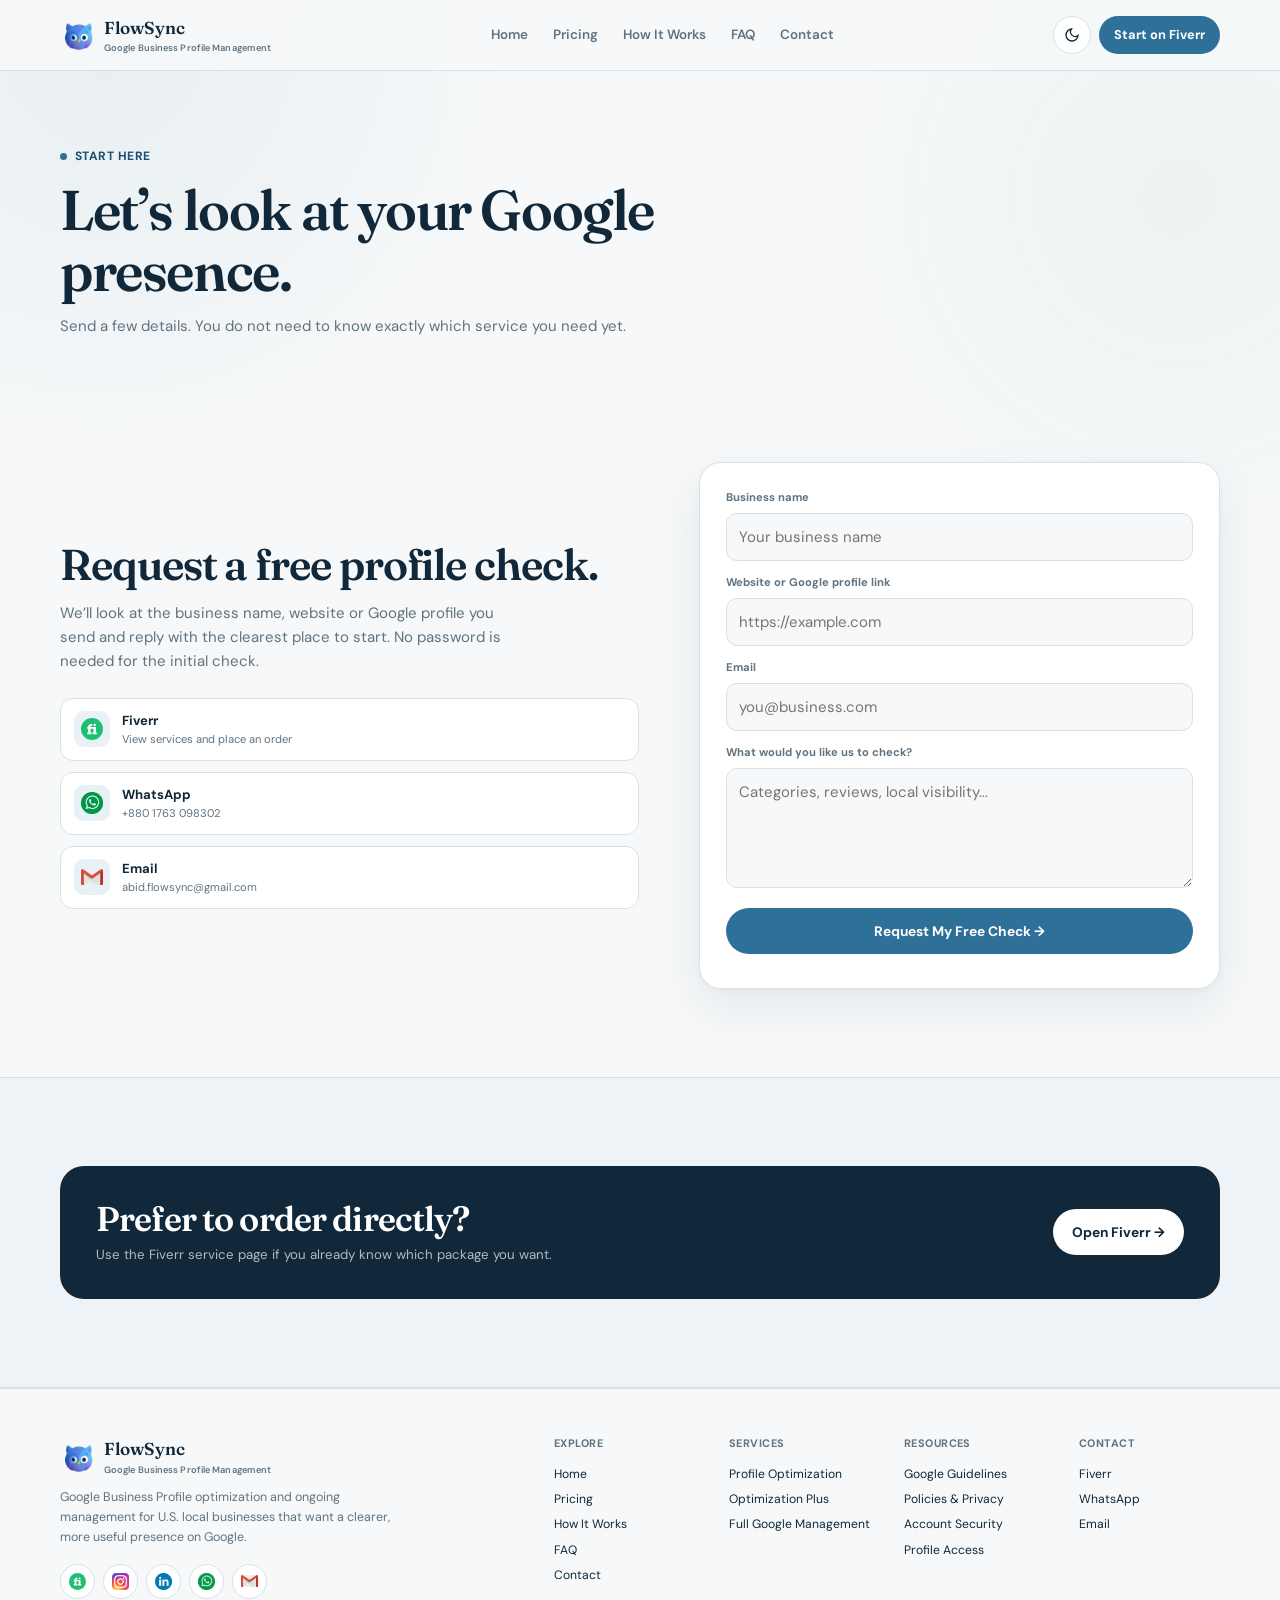
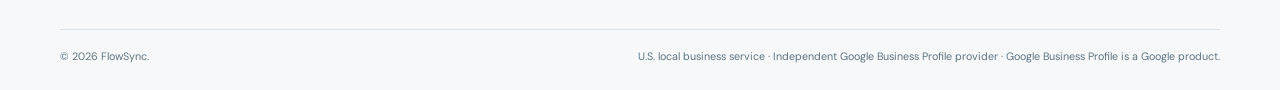
==== contact/index.html @ a156ae3e "first commit" ====
<!DOCTYPE html>
<html lang="en"><head><meta charset="utf-8"/><meta content="width=device-width, initial-scale=1.0" name="viewport"/><title>Contact FlowSync | Google Business Profile Help</title><meta content="Contact FlowSync for a Google Business Profile check, optimization project or ongoing management for a U.S. local business." name="description"/><meta content="index,follow" name="robots"/><meta content="#f6f8f9" name="theme-color"/><link href="https://abid-root.github.io/Google-My-Business/contact/" rel="canonical"/><link href="../favicon.ico" rel="icon"/><link href="../favicon-32.png" rel="icon" sizes="32x32" type="image/png"/><link href="../apple-touch-icon.png" rel="apple-touch-icon"/><link href="../styles.css" rel="stylesheet"/><meta content="website" property="og:type"/><meta content="Contact FlowSync | Google Business Profile Help" property="og:title"/><meta content="Contact FlowSync for a Google Business Profile check, optimization project or ongoing management for a U.S. local business." property="og:description"/><meta content="https://abid-root.github.io/Google-My-Business/assets/brand/logo.png" property="og:image"/><meta content="https://abid-root.github.io/Google-My-Business/contact/" property="og:url"/><meta content="summary_large_image" name="twitter:card"/><meta content="Contact FlowSync | Google Business Profile Help" name="twitter:title"/><meta content="Contact FlowSync for a Google Business Profile check, optimization project or ongoing management for a U.S. local business." name="twitter:description"/></head><body><header class="nav"><div class="wrap">
<a class="brand" href="../"><img alt="FlowSync owl logo" class="brand-logo" src="../assets/brand/logo.png"/><span>FlowSync<small>Google Business Profile Management</small></span></a>
<nav aria-label="Primary navigation" class="nav-links"><a href="../">Home</a><a href="../pricing/">Pricing</a><a href="../how-it-works/">How It Works</a><a href="../faq/">FAQ</a><a href="../contact/">Contact</a></nav>
<div class="nav-right"><button aria-label="Toggle dark mode" class="theme-toggle" data-theme-toggle=""><svg class="icon-moon" fill="none" stroke="currentColor" stroke-width="2" viewbox="0 0 24 24"><path d="M21 12.8A9 9 0 1 1 11.2 3a7 7 0 0 0 9.8 9.8Z"></path></svg><svg class="icon-sun" fill="none" stroke="currentColor" stroke-width="2" viewbox="0 0 24 24"><circle cx="12" cy="12" r="4"></circle><path d="M12 2v2M12 20v2M4.9 4.9l1.4 1.4M17.7 17.7l1.4 1.4M2 12h2M20 12h2M4.9 19.1l1.4-1.4M17.7 6.3l1.4-1.4"></path></svg></button><a class="nav-cta" href="https://www.fiverr.com/s/kXL0owQ" rel="noopener" target="_blank">Start on Fiverr</a><button aria-expanded="false" aria-label="Open menu" class="hamburger" data-hamburger=""><span></span></button></div></div>
<div class="mobile-menu" data-mobile-menu=""><a href="../">Home</a><a href="../pricing/">Pricing</a><a href="../how-it-works/">How It Works</a><a href="../faq/">FAQ</a><a href="../contact/">Contact</a><a class="mobile-cta" href="https://www.fiverr.com/s/kXL0owQ" rel="noopener" target="_blank">Start on Fiverr →</a></div></header><main><section class="page-hero"><div class="wrap"><div class="eyebrow"><i></i> Start here</div><h1>Let’s look at your Google presence.</h1><p>Send a few details. You do not need to know exactly which service you need yet.</p></div></section><section><div class="wrap contact-block"><div><h2 style="font-size:clamp(2rem,4vw,2.7rem)">Request a free profile check.</h2><p style="color:var(--muted);margin-top:12px;max-width:47ch">We’ll look at the business name, website or Google profile you send and reply with the clearest place to start. No password is needed for the initial check.</p><div style="margin-top:25px;display:grid;gap:11px"><a class="contact-link" href="https://www.fiverr.com/s/kXL0owQ" rel="noopener" target="_blank"><span class="contact-link-icon"><img alt="" src="../assets/social/fiverr.svg"/></span><span><b>Fiverr</b><small>View services and place an order</small></span></a><a class="contact-link" href="https://wa.me/8801763098302" rel="noopener" target="_blank"><span class="contact-link-icon"><img alt="" src="../assets/social/whatsapp.png"/></span><span><b>WhatsApp</b><small>+880 1763 098302</small></span></a><a class="contact-link" href="mailto:abid.flowsync@gmail.com"><span class="contact-link-icon"><img alt="" src="../assets/social/email.png"/></span><span><b>Email</b><small>abid.flowsync@gmail.com</small></span></a></div></div><form class="form-card lead-form"><div class="field"><label for="biz">Business name</label><input id="biz" name="business" placeholder="Your business name" required=""/></div><div class="field"><label for="site">Website or Google profile link</label><input id="site" name="website" placeholder="https://example.com" type="url"/></div><div class="field"><label for="email">Email</label><input id="email" name="email" placeholder="you@business.com" required="" type="email"/></div><div class="field"><label for="msg">What would you like us to check?</label><textarea id="msg" name="message" placeholder="Categories, reviews, local visibility..." rows="4"></textarea></div><button class="btn btn-primary" style="width:100%" type="submit">Request My Free Check →</button><p aria-live="polite" class="form-status" style="font-size:.68rem;color:var(--muted);margin-top:8px;text-align:center"></p></form></div></section><section class="section-soft"><div class="wrap"><div class="cta-banner"><div><h2>Prefer to order directly?</h2><p>Use the Fiverr service page if you already know which package you want.</p></div><a class="btn" href="https://www.fiverr.com/s/kXL0owQ" rel="noopener" target="_blank">Open Fiverr →</a></div></div></section></main><footer><div class="wrap"><div class="footer-top"><div class="footer-brand"><a class="brand" href="../"><img alt="FlowSync owl logo" class="brand-logo" src="../assets/brand/logo.png"/><span>FlowSync<small>Google Business Profile Management</small></span></a><p>Google Business Profile optimization and ongoing management for U.S. local businesses that want a clearer, more useful presence on Google.</p><div aria-label="FlowSync contact links" class="footer-socials"><a aria-label="FlowSync on Fiverr" href="https://www.fiverr.com/s/kXL0owQ" rel="noopener" target="_blank"><img alt="" src="../assets/social/fiverr.svg"/></a><a aria-label="FlowSync on Instagram" href="https://www.instagram.com/_abid0_0/" rel="noopener" target="_blank"><img alt="" src="../assets/social/instagram.png"/></a><a aria-label="FlowSync on LinkedIn" href="https://www.linkedin.com/in/abid-flowsync/" rel="noopener" target="_blank"><img alt="" src="../assets/social/linkedin.png"/></a><a aria-label="FlowSync on WhatsApp" href="https://wa.me/8801763098302" rel="noopener" target="_blank"><img alt="" src="../assets/social/whatsapp.png"/></a><a aria-label="Email FlowSync" href="mailto:abid.flowsync@gmail.com"><img alt="" src="../assets/social/email.png"/></a></div></div><div class="footer-cols"><div class="footer-col"><h5>Explore</h5><a href="../">Home</a><a href="../pricing/">Pricing</a><a href="../how-it-works/">How It Works</a><a href="../faq/">FAQ</a><a href="../contact/">Contact</a></div><div class="footer-col"><h5>Services</h5><a href="../pricing/">Profile Optimization</a><a href="../pricing/">Optimization Plus</a><a href="../pricing/">Full Google Management</a></div><div class="footer-col"><h5>Resources</h5><a href="../google-guidelines/">Google Guidelines</a><a href="../policies/">Policies &amp; Privacy</a><a href="../policies/#security">Account Security</a><a href="../policies/#access">Profile Access</a></div><div class="footer-col"><h5>Contact</h5><a href="https://www.fiverr.com/s/kXL0owQ" rel="noopener" target="_blank">Fiverr</a><a href="https://wa.me/8801763098302" rel="noopener" target="_blank">WhatsApp</a><a href="mailto:abid.flowsync@gmail.com">Email</a></div></div></div><div class="footer-bottom"><span>© 2026 FlowSync.</span><span>U.S. local business service · Independent Google Business Profile provider · Google Business Profile is a Google product.</span></div></div></footer><script src="../script.js"></script></body></html>
---- styles.css ----
@import url("https://fonts.googleapis.com/css2?family=DM+Sans:wght@400;500;600;700&family=Fraunces:opsz,wght@9..144,500;9..144,600&display=swap");

:root{
  --bg:#f6f8f9;
  --bg-soft:#edf3f6;
  --surface:#ffffff;
  --surface-blue:#e8f1f6;
  --surface-mint:#edf5f1;
  --ink:#10283a;
  --muted:#607381;
  --blue:#2f7098;
  --blue-dark:#1d4e70;
  --blue-soft:#b9d7e8;
  --mint:#d8ebe3;
  --border:#d7e2e8;
  --danger-bg:#f5e9e4;
  --danger:#8a4e3d;
  --success-bg:#e5f2ec;
  --success:#2f6f59;
  --shadow:0 18px 50px rgba(18,55,78,.08),0 2px 8px rgba(18,55,78,.04);
  --radius:18px;
  --radius-lg:28px;
  --display:"Fraunces",Georgia,serif;
  --body:"DM Sans",Arial,sans-serif;
}
[data-theme="dark"]{
  --bg:#070c10;
  --bg-soft:#0b1218;
  --surface:#0e171e;
  --surface-blue:#101d26;
  --surface-mint:#0e1b17;
  --ink:#f2f6f8;
  --muted:#9aaab4;
  --blue:#79afd0;
  --blue-dark:#a9cce1;
  --blue-soft:#264b62;
  --mint:#17342a;
  --border:#24333d;
  --danger-bg:#2b1b17;
  --danger:#e4aa98;
  --success-bg:#143027;
  --success:#9ed1bc;
  --shadow:0 22px 60px rgba(0,0,0,.35);
}
*{box-sizing:border-box}
html{scroll-behavior:smooth}
body{margin:0;background:var(--bg);color:var(--ink);font-family:var(--body);font-size:15px;line-height:1.6;-webkit-font-smoothing:antialiased}
body:before{content:"";position:fixed;inset:0;z-index:-1;pointer-events:none;background:radial-gradient(circle at 8% 5%,rgba(47,112,152,.07),transparent 28%),radial-gradient(circle at 92% 22%,rgba(74,143,116,.05),transparent 25%)}
a{color:inherit;text-decoration:none}button,input,textarea{font:inherit}img,svg{display:block;max-width:100%}
h1,h2,h3,h4{font-family:var(--display);line-height:1.08;letter-spacing:-.025em;margin:0;font-weight:600}p{margin:0}.wrap{width:min(1160px,calc(100% - 48px));margin:auto}section{padding:88px 0}.section-soft{background:var(--bg-soft);border-block:1px solid var(--border)}
.eyebrow{display:inline-flex;align-items:center;gap:8px;color:var(--blue-dark);font-size:.75rem;font-weight:700;letter-spacing:.04em;text-transform:uppercase;margin-bottom:16px}.eyebrow i{width:7px;height:7px;border-radius:50%;background:var(--blue)}
.section-head{max-width:700px;margin-bottom:38px}.section-head h2{font-size:clamp(2rem,4vw,2.9rem);margin-bottom:12px}.section-head p{color:var(--muted);max-width:62ch}
.btn{display:inline-flex;align-items:center;justify-content:center;gap:8px;min-height:46px;padding:11px 18px;border:1px solid transparent;border-radius:999px;font-size:.86rem;font-weight:700;transition:.18s ease}.btn-primary{background:var(--blue);color:#fff}.btn-primary:hover{background:var(--blue-dark);transform:translateY(-2px);box-shadow:0 8px 20px rgba(47,112,152,.18)}.btn-ghost{border-color:var(--border);background:var(--surface)}.btn-ghost:hover{border-color:var(--blue);transform:translateY(-2px)}.btn-dark{background:#0c1720;color:#fff}.btn:focus-visible,a:focus-visible{outline:3px solid rgba(47,112,152,.35);outline-offset:3px}
/* header */
.nav{position:sticky;top:0;z-index:50;background:color-mix(in srgb,var(--bg) 92%,transparent);backdrop-filter:blur(16px);border-bottom:1px solid var(--border)}.nav .wrap{height:70px;display:flex;align-items:center;justify-content:space-between;gap:24px}.brand{display:flex;align-items:center;gap:9px;font-family:var(--display);font-size:1.08rem;font-weight:600}.brand-logo{width:35px;height:35px;object-fit:contain}.brand small{display:block;font-family:var(--body);font-size:.58rem;color:var(--muted);font-weight:600;letter-spacing:.01em}.nav-links{display:flex;align-items:center;gap:25px;font-size:.84rem;font-weight:600;color:var(--muted)}.nav-links a:hover,.nav-links a.active{color:var(--ink)}.nav-right{display:flex;align-items:center;gap:8px}.theme-toggle,.hamburger{width:38px;height:38px;border:1px solid var(--border);border-radius:50%;background:var(--surface);color:var(--ink);display:grid;place-items:center}.theme-toggle svg{width:16px;height:16px}.icon-sun{display:none}[data-theme="dark"] .icon-moon{display:none}[data-theme="dark"] .icon-sun{display:block}.nav-cta{padding:9px 15px;background:var(--blue);color:#fff;border-radius:999px;font-size:.8rem;font-weight:700}.hamburger{display:none}.hamburger span,.hamburger span:before,.hamburger span:after{content:"";display:block;width:15px;height:2px;background:currentColor;position:relative}.hamburger span:before{position:absolute;top:-5px}.hamburger span:after{position:absolute;top:5px}.mobile-menu{display:none}
/* hero */
.hero{padding:70px 0 72px}.hero-grid{display:grid;grid-template-columns:minmax(0,1.05fr) minmax(390px,.95fr);gap:70px;align-items:center}.hero h1{font-size:clamp(2.45rem,4.5vw,3.75rem);max-width:690px;margin-bottom:17px}.hero .lead{font-size:1rem;color:var(--muted);max-width:55ch;margin-bottom:25px}.hero-actions{display:flex;gap:10px;flex-wrap:wrap;margin-bottom:25px}.hero-meta{display:flex;gap:0;flex-wrap:wrap}.hero-meta-item{padding:0 18px;border-left:1px solid var(--border)}.hero-meta-item:first-child{padding-left:0;border-left:0}.hero-meta-item b{display:block;font-size:.83rem}.hero-meta-item span{display:block;color:var(--muted);font-size:.68rem;margin-top:1px}.hero-visual{position:relative}.hero-card{background:var(--surface);border:1px solid var(--border);border-radius:28px;padding:22px;box-shadow:var(--shadow);position:relative}.hero-card-top{display:flex;justify-content:space-between;align-items:center;margin-bottom:15px}.mini-status{font-size:.68rem;font-weight:700;color:var(--success);background:var(--success-bg);padding:6px 9px;border-radius:999px}.hero-screen{display:grid;grid-template-columns:145px 1fr;gap:16px;align-items:center}.hero-phone{background:var(--surface-blue);border:1px solid var(--border);border-radius:21px;padding:9px;height:250px;overflow:hidden}.hero-phone img{height:100%;width:100%;object-fit:cover;object-position:center;border-radius:14px}.hero-summary{display:grid;gap:9px}.summary-row{background:var(--bg);border:1px solid var(--border);border-radius:12px;padding:11px 12px}.summary-row span{display:block;color:var(--muted);font-size:.65rem}.summary-row b{display:block;font-size:.82rem;margin-top:2px}.hero-float{position:absolute;right:-18px;top:32px;background:var(--ink);color:#fff;border-radius:12px;padding:9px 12px;font-size:.68rem;font-weight:700;box-shadow:var(--shadow)}
/* cards */
.grid-4{display:grid;grid-template-columns:repeat(4,1fr);gap:15px}.service-card{background:var(--surface);border:1px solid var(--border);border-radius:18px;padding:23px;min-height:215px}.service-icon{width:52px;height:52px;object-fit:contain;margin-bottom:17px}.service-card h3{font-size:1.1rem;margin-bottom:8px}.service-card p{color:var(--muted);font-size:.82rem}.card-link{display:inline-flex;margin-top:15px;color:var(--blue-dark);font-size:.76rem;font-weight:700}
/* analysis */
.analysis-grid{display:grid;grid-template-columns:.95fr 1.05fr;gap:55px;align-items:center}.visual-frame{background:var(--surface-blue);border:1px solid var(--border);border-radius:24px;padding:15px;overflow:hidden}.visual-frame img{width:100%;border-radius:16px}.check-list{list-style:none;padding:0;margin:22px 0 0;display:grid;gap:11px}.check-list li{display:flex;gap:9px;color:var(--muted);font-size:.87rem}.check-list li:before{content:"✓";color:var(--blue-dark);font-weight:800}.small-note{margin-top:20px;color:var(--muted);font-size:.73rem}
/* before after */
.compare{display:grid;grid-template-columns:1fr 1fr;gap:16px}.compare-panel{border:1px solid var(--border);border-radius:20px;padding:26px}.compare-panel.before{background:var(--danger-bg);border-color:#e8d0c6}.compare-panel.after{background:var(--success-bg);border-color:#c9e2d5}.compare-kicker{font-size:.7rem;font-weight:800;text-transform:uppercase;letter-spacing:.08em;margin-bottom:10px}.compare-panel.before .compare-kicker{color:var(--danger)}.compare-panel.after .compare-kicker{color:var(--success)}.compare-panel h3{font-size:1.45rem;margin-bottom:15px}.compare-list{list-style:none;padding:0;margin:0;display:grid;gap:10px}.compare-list li{font-size:.82rem;display:flex;gap:9px}.compare-list li:before{flex:0 0 auto}.compare-panel.before .compare-list li:before{content:"–"}.compare-panel.after .compare-list li:before{content:"✓";font-weight:800;color:var(--success)}
.compare-visual{margin-top:17px;border-radius:14px;background:rgba(255,255,255,.48);border:1px solid rgba(16,40,58,.08);padding:12px}.visual-line{height:9px;border-radius:99px;background:rgba(16,40,58,.11);margin:8px 0}.visual-line.short{width:52%}.visual-line.mid{width:76%}.compare-panel.after .visual-line{background:rgba(47,111,89,.2)}
.compare-focus{margin-top:18px;padding-top:15px;border-top:1px solid rgba(16,40,58,.16)}.compare-focus span{display:block;font-size:.66rem;font-weight:800;text-transform:uppercase;letter-spacing:.07em;opacity:.7}.compare-focus b{display:block;font-size:.76rem;margin-top:5px;line-height:1.45}.compare-panel.after .compare-focus{border-color:rgba(47,111,89,.22)}
/* home process preview */
.process-preview{display:grid;grid-template-columns:repeat(4,1fr);gap:12px}.process-mini{padding:22px;border:1px solid var(--border);border-radius:17px;background:var(--surface)}.process-mini .num{font-size:.68rem;font-weight:800;color:var(--blue);letter-spacing:.08em}.process-mini h3{font-size:1.03rem;margin:28px 0 8px}.process-mini p{font-size:.78rem;color:var(--muted)}
.link-row{display:flex;justify-content:center;margin-top:25px}.text-link{color:var(--blue-dark);font-size:.82rem;font-weight:700}
/* featured home pricing */
.featured-home{display:grid;grid-template-columns:1.1fr .9fr;gap:25px;align-items:stretch}.featured-copy,.featured-side{background:var(--surface);border:1px solid var(--border);border-radius:24px;padding:30px}.featured-copy{position:relative;overflow:hidden}.featured-copy:after{content:"";position:absolute;width:210px;height:210px;border-radius:50%;right:-100px;bottom:-120px;background:var(--surface-blue)}.featured-badge{display:inline-flex;background:var(--blue);color:#fff;padding:6px 10px;border-radius:999px;font-size:.67rem;font-weight:800;margin-bottom:16px}.featured-copy h2{font-size:clamp(1.9rem,3.6vw,2.7rem);max-width:18ch}.featured-copy p{color:var(--muted);margin-top:12px;max-width:55ch}.featured-price{display:flex;align-items:baseline;gap:5px;margin-top:20px}.featured-price b{font-family:var(--display);font-size:2.7rem}.featured-price span{color:var(--muted);font-size:.75rem}.featured-side h3{font-size:1.2rem;margin-bottom:13px}.featured-side ul{list-style:none;padding:0;margin:0;display:grid;gap:10px}.featured-side li{font-size:.8rem;color:var(--muted);display:flex;gap:8px}.featured-side li:before{content:"✓";color:var(--blue-dark);font-weight:800}
/* CTA/form */
.cta-banner{background:var(--ink);color:#fff;border-radius:24px;padding:34px 36px;display:flex;align-items:center;justify-content:space-between;gap:24px}.cta-banner h2{font-size:clamp(1.55rem,3vw,2.15rem);max-width:30ch}.cta-banner p{color:rgba(255,255,255,.68);font-size:.83rem;margin-top:7px;max-width:56ch}.cta-banner .btn{background:#fff;color:var(--ink);white-space:nowrap}.contact-block{display:grid;grid-template-columns:1fr .9fr;gap:60px;align-items:center}.form-card{background:var(--surface);border:1px solid var(--border);border-radius:22px;padding:26px;box-shadow:var(--shadow)}.field{margin-bottom:13px}.field label{display:block;font-size:.7rem;color:var(--muted);font-weight:700;margin-bottom:6px}.field input,.field textarea{width:100%;border:1px solid var(--border);border-radius:11px;background:var(--bg);color:var(--ink);padding:11px 12px;outline:none}.field input:focus,.field textarea:focus{border-color:var(--blue);box-shadow:0 0 0 3px rgba(47,112,152,.1)}
.contact-link{display:flex;align-items:center;gap:12px;padding:11px 13px;border:1px solid var(--border);border-radius:13px;background:var(--surface);transition:.18s ease}.contact-link:hover{border-color:var(--blue);transform:translateX(3px)}.contact-link-icon{width:36px;height:36px;border-radius:10px;background:var(--surface-blue);display:grid;place-items:center;overflow:hidden}.contact-link-icon img{width:22px;height:22px;object-fit:contain}.contact-link b{display:block;font-size:.82rem}.contact-link small{display:block;color:var(--muted);font-size:.7rem}
/* page hero */
.page-hero{padding:72px 0 36px}.page-hero h1{font-size:clamp(2.25rem,4.6vw,3.5rem);max-width:800px;margin-bottom:13px}.page-hero p{color:var(--muted);max-width:68ch}.page-hero .eyebrow{margin-bottom:14px}
/* pricing */
.pricing-grid{display:grid;grid-template-columns:repeat(3,1fr);gap:16px}.price-card{background:var(--surface);border:1px solid var(--border);border-radius:22px;padding:27px;display:flex;flex-direction:column;min-height:600px;position:relative}.price-card.featured{border:2px solid var(--blue);box-shadow:var(--shadow);transform:translateY(-5px)}.popular{position:absolute;right:18px;top:18px;background:var(--blue);color:#fff;padding:6px 9px;border-radius:999px;font-size:.62rem;font-weight:800;letter-spacing:.04em}.price-tag{display:inline-flex;align-self:flex-start;background:var(--surface-blue);color:var(--muted);padding:6px 9px;border-radius:999px;font-size:.68rem;font-weight:800;margin-bottom:17px}.price-card h3{font-size:1.35rem;margin-bottom:7px}.price-sub{color:var(--muted);font-size:.8rem;min-height:44px}.price-amount{display:flex;align-items:baseline;gap:5px;margin:17px 0 20px}.price-amount b{font-family:var(--display);font-size:2.65rem}.price-amount span{color:var(--muted);font-size:.75rem}.price-card ul{list-style:none;padding:0;margin:0 0 23px;display:grid;gap:9px;flex:1}.price-card li{display:flex;gap:8px;color:var(--muted);font-size:.79rem}.price-card li:before{content:"✓";color:var(--blue-dark);font-weight:800}.price-card .btn{width:100%}.pricing-note{max-width:850px;margin:20px auto 0;color:var(--muted);font-size:.74rem;text-align:center}.comparison-wrap{margin-top:62px}.comparison-table{width:100%;border-collapse:separate;border-spacing:0;overflow:hidden;border:1px solid var(--border);border-radius:18px;background:var(--surface)}.comparison-table th,.comparison-table td{padding:15px 16px;border-bottom:1px solid var(--border);text-align:left;font-size:.77rem;vertical-align:top}.comparison-table th{background:var(--surface-blue);font-size:.72rem;color:var(--ink)}.comparison-table tr:last-child td{border-bottom:0}.comparison-table td:not(:first-child){text-align:center}.yes{color:var(--success);font-weight:800}.no{color:var(--muted)}.pricing-boundary{margin-top:20px;display:grid;grid-template-columns:1fr 1fr;gap:14px}.boundary{padding:20px;border-radius:17px;border:1px solid var(--border);background:var(--surface)}.boundary h3{font-size:1.05rem;margin-bottom:8px}.boundary p{color:var(--muted);font-size:.78rem}.boundary.bad{background:var(--danger-bg)}
/* how page */
.process-large{display:grid;gap:15px}.process-row{display:grid;grid-template-columns:100px 1fr 1fr;gap:25px;align-items:start;padding:27px 0;border-top:1px solid var(--border)}.process-row:first-child{border-top:0}.process-number{font-size:.72rem;color:var(--blue);font-weight:800;letter-spacing:.1em}.process-row h2{font-size:1.55rem}.process-row p{color:var(--muted);font-size:.85rem}.process-row ul{margin:12px 0 0;padding-left:17px;color:var(--muted);font-size:.78rem}.process-row .media-empty{min-height:130px;border:1px dashed var(--border);border-radius:16px;background:var(--bg-soft);display:grid;place-items:center;color:var(--muted);font-size:.68rem;text-align:center;padding:20px}.process-row .media-empty span{max-width:20ch}.scope-grid{display:grid;grid-template-columns:repeat(3,1fr);gap:14px}.scope-card{background:var(--surface);border:1px solid var(--border);border-radius:18px;padding:22px}.scope-card h3{font-size:1.05rem;margin-bottom:7px}.scope-card p{font-size:.78rem;color:var(--muted)}
/* guidelines */
.guideline-grid{display:grid;grid-template-columns:1fr 1fr;gap:16px}.guideline-card{border:1px solid var(--border);border-radius:20px;padding:26px;background:var(--surface)}.guideline-card.good{background:var(--success-bg)}.guideline-card.bad{background:var(--danger-bg)}.guideline-card h2{font-size:1.5rem;margin-bottom:12px}.guideline-card p,.guideline-card li{color:var(--muted);font-size:.82rem}.guideline-card ul{padding-left:18px;display:grid;gap:8px}.source-note{font-size:.72rem;color:var(--muted);margin-top:10px}.source-note a{color:var(--blue-dark);text-decoration:underline}.guideline-bottom{margin-top:16px;display:grid;grid-template-columns:repeat(3,1fr);gap:14px}.rule-card{background:var(--surface);border:1px solid var(--border);border-radius:17px;padding:20px}.rule-card h3{font-size:1rem;margin-bottom:7px}.rule-card p{font-size:.77rem;color:var(--muted)}
/* faq */
.faq-list{max-width:900px;display:grid;gap:10px}.faq-item{background:var(--surface);border:1px solid var(--border);border-radius:15px;overflow:hidden}.faq-item summary{list-style:none;display:flex;justify-content:space-between;align-items:center;gap:16px;padding:18px 20px;font-size:.9rem;font-weight:700;cursor:pointer}.faq-item summary::-webkit-details-marker{display:none}.plus{width:25px;height:25px;border:1px solid var(--border);border-radius:50%;display:grid;place-items:center;color:var(--muted);flex:0 0 auto}.faq-item[open] .plus{transform:rotate(45deg)}.faq-a{padding:0 20px 19px;color:var(--muted);font-size:.82rem;max-width:78ch}.faq-categories{display:grid;grid-template-columns:repeat(3,1fr);gap:12px;margin-bottom:30px}.faq-cat{padding:17px;border:1px solid var(--border);border-radius:15px;background:var(--surface)}.faq-cat b{display:block;font-size:.8rem}.faq-cat span{display:block;color:var(--muted);font-size:.7rem;margin-top:3px}
/* policies */
.content-grid{display:grid;grid-template-columns:1fr .33fr;gap:50px;align-items:start}.prose{max-width:790px}.prose h2{font-size:1.55rem;margin:38px 0 11px}.prose h2:first-child{margin-top:0}.prose h3{font-size:1.08rem;margin:24px 0 8px}.prose p,.prose li{color:var(--muted);font-size:.84rem}.prose ul{padding-left:19px;display:grid;gap:7px}.side-card{position:sticky;top:92px;background:var(--surface);border:1px solid var(--border);border-radius:18px;padding:20px}.side-card b{display:block;margin-bottom:7px}.side-card p{color:var(--muted);font-size:.76rem}.side-card .btn{width:100%;margin-top:13px}
/* footer */
footer{border-top:1px solid var(--border);padding:46px 0 25px;background:var(--bg)}.footer-top{display:flex;justify-content:space-between;gap:45px;margin-bottom:30px}.footer-brand{max-width:390px}.footer-brand>p{color:var(--muted);font-size:.78rem;margin-top:10px;max-width:43ch}.footer-socials{display:flex;gap:8px;margin-top:16px}.footer-socials a{width:35px;height:35px;border:1px solid var(--border);border-radius:50%;display:grid;place-items:center;background:var(--surface)}.footer-socials img{width:17px;height:17px;object-fit:contain}.footer-cols{display:flex;gap:50px}.footer-col h5{font-size:.68rem;color:var(--muted);margin:0 0 9px}.footer-col a{display:block;font-size:.76rem;padding:3px 0}.footer-col a:hover{color:var(--blue-dark)}.footer-bottom{border-top:1px solid var(--border);padding-top:18px;display:flex;justify-content:space-between;gap:15px;color:var(--muted);font-size:.67rem;flex-wrap:wrap}
[data-theme="dark"] .popular{background:#cfe8f7;color:#10283a;border:1px solid #a9cce1}
[data-theme="dark"] .hero-float{background:var(--surface);color:var(--ink)}
[data-theme="dark"] .compare-focus{border-color:var(--border)}
[data-theme="dark"] .compare-panel.after .compare-focus{border-color:#285447}
@media(max-width:980px){.wrap{width:min(100% - 40px,800px)}section{padding:68px 0}.hero{padding:58px 0 62px}.hero-grid,.analysis-grid,.featured-home,.contact-block{grid-template-columns:1fr;gap:35px}.hero-visual{max-width:680px}.grid-4,.process-preview{grid-template-columns:repeat(2,1fr)}.pricing-grid{grid-template-columns:1fr}.price-card.featured{transform:none;order:-1}.guideline-bottom,.scope-grid{grid-template-columns:1fr 1fr}.content-grid{grid-template-columns:1fr}.side-card{position:static}.nav-links{display:none}.hamburger{display:grid}.mobile-menu{position:absolute;top:calc(100% + 8px);right:20px;width:min(290px,calc(100vw - 40px));padding:10px 14px 14px;background:var(--surface);border:1px solid var(--border);border-radius:16px;box-shadow:var(--shadow);display:none}.mobile-menu.is-open{display:grid}.mobile-menu a{padding:11px 4px;border-bottom:1px solid var(--border);font-size:.86rem;font-weight:600}.mobile-menu .mobile-cta{margin-top:8px;border:0;background:var(--blue);color:#fff;text-align:center;border-radius:10px}.footer-top{flex-direction:column}.footer-cols{gap:35px}}
@media(max-width:620px){.wrap{width:calc(100% - 30px)}section{padding:55px 0}.nav .wrap{height:64px}.brand{font-size:1rem}.brand-logo{width:31px;height:31px}.brand small{font-size:.53rem}.nav-cta{display:none}.hero{padding:42px 0 48px}.hero-grid{gap:26px}.hero h1{font-size:clamp(2.2rem,11vw,3rem)}.hero .lead{font-size:.9rem}.hero-actions{display:grid;grid-template-columns:1fr}.hero-meta{display:grid;grid-template-columns:repeat(3,1fr)}.hero-meta-item{padding:0 8px}.hero-meta-item:first-child{padding-left:0}.hero-meta-item b{font-size:.76rem}.hero-meta-item span{font-size:.59rem}.hero-card{padding:14px;border-radius:20px}.hero-screen{grid-template-columns:125px 1fr;gap:10px}.hero-phone{height:200px}.hero-float{right:-4px;top:20px;font-size:.59rem}.section-head{margin-bottom:27px}.section-head h2{font-size:2rem}.grid-4,.process-preview,.compare,.guideline-grid,.guideline-bottom,.scope-grid,.pricing-boundary,.faq-categories{grid-template-columns:1fr}.service-card{min-height:0}.service-icon{width:45px;height:45px}.process-row{grid-template-columns:1fr;gap:10px;padding:23px 0}.process-row .media-empty{min-height:90px}.comparison-wrap{overflow:auto}.comparison-table{min-width:680px}.cta-banner{padding:26px;display:grid}.contact-block{gap:25px}.form-card{padding:20px}.page-hero{padding:52px 0 25px}.page-hero h1{font-size:2.3rem}.footer-cols{display:grid;grid-template-columns:1fr 1fr;gap:25px}.footer-bottom{font-size:.62rem}}
@media(prefers-reduced-motion:reduce){html{scroll-behavior:auto}.btn,.nav-cta{transition:none}}

/* FlowSync refinements */
.hero-visual{max-width:680px}.hero-phone img{object-fit:contain}.hero-card{padding:22px 22px 23px}.hero-card-top>b{font-size:1rem}.hero-phone{display:flex;align-items:center;justify-content:center;background:var(--surface-blue);min-width:145px;width:145px;height:270px;padding:8px}.hero-phone img{width:100%;height:100%;object-fit:contain}.hero-summary{min-width:0}.hero-float{background:var(--surface);color:var(--ink);border:1px solid var(--border);right:-12px;top:46px}.mini-status{color:var(--success);background:var(--success-bg)}
.result-card{display:grid;grid-template-columns:1fr 1fr;gap:10px;padding:12px}
.result-card>div{padding:13px 14px;border-radius:12px;background:rgba(255,255,255,.62);border:1px solid rgba(16,40,58,.09)}
.result-card span{display:block;font-size:.63rem;color:var(--muted);font-weight:700;text-transform:uppercase;letter-spacing:.05em}
.result-card b{display:block;font-size:.73rem;margin-top:4px}
[data-theme="dark"] .result-card>div{background:rgba(255,255,255,.035);border-color:var(--border)}
.scope-section{background:var(--bg)}
.scope-grid{display:grid;grid-template-columns:repeat(4,1fr);gap:13px}
.scope-card{background:var(--surface);border:1px solid var(--border);border-radius:18px;padding:22px;min-height:210px}
.scope-num{display:grid;place-items:center;width:38px;height:38px;border-radius:12px;background:var(--surface-blue);color:var(--blue-dark);font-weight:800;font-size:.75rem}
.scope-card h3{font-size:1.08rem;margin:22px 0 8px}
.scope-card p{color:var(--muted);font-size:.78rem}
.scope-notes{display:grid;grid-template-columns:repeat(3,1fr);gap:13px;margin-top:14px}
.scope-notes>div{padding:17px 18px;border:1px solid var(--border);border-radius:15px;background:var(--surface)}
.scope-notes b{display:block;font-size:.78rem}
.scope-notes span{display:block;color:var(--muted);font-size:.72rem;margin-top:4px}
.featured-side-kicker{color:var(--blue-dark);font-size:.68rem;font-weight:800;text-transform:uppercase;letter-spacing:.06em;margin-bottom:7px}
.featured-side-intro{color:var(--muted);font-size:.78rem;margin-bottom:15px}
.featured-side-note{color:var(--muted);font-size:.68rem;margin-top:15px;padding-top:13px;border-top:1px solid var(--border)}
[data-theme="dark"] .cta-banner{background:#0e171e;color:var(--ink);border:1px solid var(--border)}
[data-theme="dark"] .cta-banner p{color:var(--muted)}
[data-theme="dark"] .cta-banner .btn{background:var(--blue);color:#fff}
[data-theme="dark"] .cta-banner .btn:hover{background:var(--blue-dark);color:#071018}
@media(max-width:980px){
  .scope-grid{grid-template-columns:repeat(2,1fr)}
  .scope-notes{grid-template-columns:1fr}
}
@media(max-width:620px){
  .scope-grid{grid-template-columns:1fr}
  .result-card{grid-template-columns:1fr}
}

/* FAQ redesign */
.faq-quick{display:flex;flex-wrap:wrap;gap:8px;margin-top:22px}
.faq-quick a{padding:8px 11px;border:1px solid var(--border);border-radius:999px;background:var(--surface);font-size:.7rem;font-weight:700;color:var(--blue-dark)}
.faq-quick a:hover{border-color:var(--blue)}
.faq-layout{display:grid;grid-template-columns:280px 1fr;gap:44px;align-items:start}
.faq-intro{position:sticky;top:92px;display:grid;gap:12px}
.faq-intro-card,.faq-mini-card{background:var(--surface);border:1px solid var(--border);border-radius:20px;padding:22px}
.faq-intro-card h2{font-size:1.45rem;margin:8px 0 10px}
.faq-intro-card p{color:var(--muted);font-size:.78rem;margin-bottom:17px}
.faq-label{display:inline-block;color:var(--blue-dark);font-size:.65rem;font-weight:800;text-transform:uppercase;letter-spacing:.07em}
.faq-mini-card b{display:block;font-size:.75rem}
.faq-mini-card span{display:block;color:var(--muted);font-size:.7rem;margin-top:4px}
.faq-groups{display:grid;gap:38px}
.faq-group{scroll-margin-top:100px}
.faq-group-head{display:flex;gap:14px;align-items:flex-start;margin-bottom:15px}
.faq-group-head>span{display:grid;place-items:center;width:34px;height:34px;border-radius:10px;background:var(--surface-blue);color:var(--blue-dark);font-size:.68rem;font-weight:800;flex:0 0 auto}
.faq-group-head h2{font-size:1.55rem;margin-bottom:3px}
.faq-group-head p{color:var(--muted);font-size:.75rem}
.faq-list{display:grid;gap:8px}
.faq-item{background:var(--surface);border:1px solid var(--border);border-radius:15px;overflow:hidden}
.faq-item summary{list-style:none;cursor:pointer;padding:17px 18px;font-size:.84rem;font-weight:700;display:flex;justify-content:space-between;gap:18px;align-items:center}
.faq-item summary::-webkit-details-marker{display:none}
.faq-item .plus{color:var(--blue);font-size:1.1rem;font-weight:500;transition:.18s}
.faq-item[open] .plus{transform:rotate(45deg)}
.faq-item[open] summary{color:var(--blue-dark);border-bottom:1px solid var(--border)}
.faq-a{padding:14px 18px 17px;color:var(--muted);font-size:.78rem;max-width:78ch}
.faq-a strong{color:var(--ink)}
.faq-source{display:flex;align-items:center;justify-content:space-between;gap:30px;padding:32px 34px;background:var(--surface);border:1px solid var(--border);border-radius:22px}
.faq-source h2{font-size:1.55rem;margin:7px 0 5px}
.faq-source p{color:var(--muted);font-size:.77rem;max-width:65ch}
.policy-updated{margin-top:17px;display:inline-flex;padding:7px 10px;border-radius:999px;background:var(--surface-blue);color:var(--muted);font-size:.66rem;font-weight:700}
.policy-callout{margin:18px 0;padding:17px 18px;border:1px solid var(--blue-soft);background:var(--surface-blue);border-radius:15px}
.policy-callout b{display:block;font-size:.78rem}
.policy-callout span{display:block;color:var(--muted);font-size:.75rem;margin-top:4px}
.policy-source{margin-top:36px;padding:20px;border:1px solid var(--border);background:var(--surface-blue);border-radius:17px}
.policy-source>b{font-size:.8rem}
.policy-source p{margin-top:5px}
.policy-links{display:flex;flex-wrap:wrap;gap:8px;margin-top:12px}
.policy-links a{padding:8px 10px;border:1px solid var(--border);background:var(--surface);border-radius:999px;font-size:.68rem;font-weight:700;color:var(--blue-dark)}
.side-card .btn + .btn{margin-top:8px}
@media(max-width:980px){
  .faq-layout{grid-template-columns:1fr}
  .faq-intro{position:static;grid-template-columns:1fr 1fr}
  .faq-source{align-items:flex-start;flex-direction:column}
}
@media(max-width:620px){
  .faq-intro{grid-template-columns:1fr}
  .faq-group-head h2{font-size:1.35rem}
  .faq-source{padding:24px}
}

/* Footer organization */
.footer-top{align-items:flex-start}
.footer-cols{display:grid;grid-template-columns:repeat(4,minmax(105px,1fr));gap:34px;min-width:min(560px,52%)}
.footer-col h5{font-size:.68rem;letter-spacing:.04em;text-transform:uppercase}
.footer-bottom span:last-child{max-width:760px;text-align:right}
@media(max-width:980px){.footer-top{flex-direction:column}.footer-cols{width:100%;min-width:0}}
@media(max-width:620px){.footer-cols{grid-template-columns:repeat(2,1fr);gap:25px}.footer-bottom span:last-child{text-align:left}}

@media(max-width:620px){.hero-phone{width:125px;min-width:125px;height:220px}}
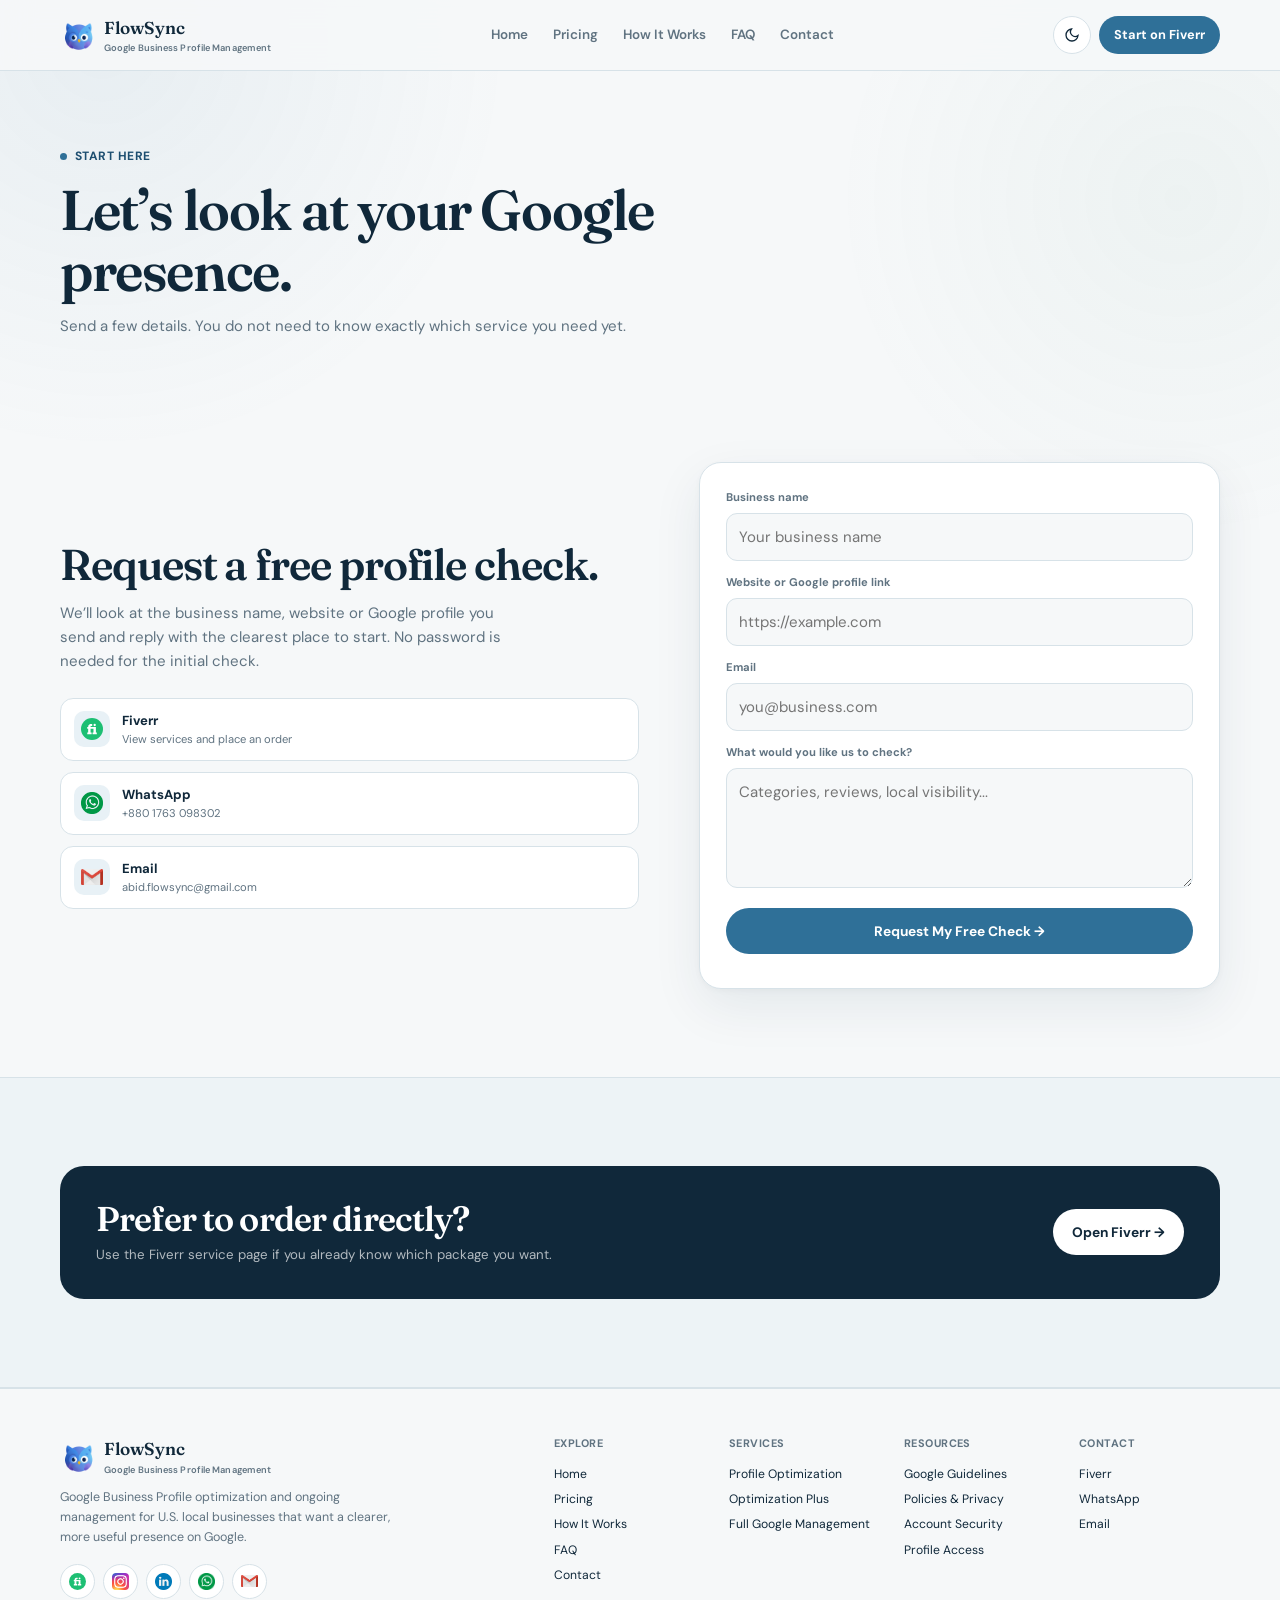
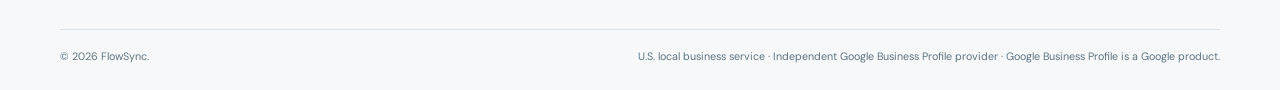
==== commit 425b1ed2: "og image" ====
--- a/contact/index.html
+++ b/contact/index.html
@@ -1,6 +1,170 @@
 <!DOCTYPE html>
-<html lang="en"><head><meta charset="utf-8"/><meta content="width=device-width, initial-scale=1.0" name="viewport"/><title>Contact FlowSync | Google Business Profile Help</title><meta content="Contact FlowSync for a Google Business Profile check, optimization project or ongoing management for a U.S. local business." name="description"/><meta content="index,follow" name="robots"/><meta content="#f6f8f9" name="theme-color"/><link href="https://abid-root.github.io/Google-My-Business/contact/" rel="canonical"/><link href="../favicon.ico" rel="icon"/><link href="../favicon-32.png" rel="icon" sizes="32x32" type="image/png"/><link href="../apple-touch-icon.png" rel="apple-touch-icon"/><link href="../styles.css" rel="stylesheet"/><meta content="website" property="og:type"/><meta content="Contact FlowSync | Google Business Profile Help" property="og:title"/><meta content="Contact FlowSync for a Google Business Profile check, optimization project or ongoing management for a U.S. local business." property="og:description"/><meta content="https://abid-root.github.io/Google-My-Business/assets/brand/logo.png" property="og:image"/><meta content="https://abid-root.github.io/Google-My-Business/contact/" property="og:url"/><meta content="summary_large_image" name="twitter:card"/><meta content="Contact FlowSync | Google Business Profile Help" name="twitter:title"/><meta content="Contact FlowSync for a Google Business Profile check, optimization project or ongoing management for a U.S. local business." name="twitter:description"/></head><body><header class="nav"><div class="wrap">
-<a class="brand" href="../"><img alt="FlowSync owl logo" class="brand-logo" src="../assets/brand/logo.png"/><span>FlowSync<small>Google Business Profile Management</small></span></a>
-<nav aria-label="Primary navigation" class="nav-links"><a href="../">Home</a><a href="../pricing/">Pricing</a><a href="../how-it-works/">How It Works</a><a href="../faq/">FAQ</a><a href="../contact/">Contact</a></nav>
-<div class="nav-right"><button aria-label="Toggle dark mode" class="theme-toggle" data-theme-toggle=""><svg class="icon-moon" fill="none" stroke="currentColor" stroke-width="2" viewbox="0 0 24 24"><path d="M21 12.8A9 9 0 1 1 11.2 3a7 7 0 0 0 9.8 9.8Z"></path></svg><svg class="icon-sun" fill="none" stroke="currentColor" stroke-width="2" viewbox="0 0 24 24"><circle cx="12" cy="12" r="4"></circle><path d="M12 2v2M12 20v2M4.9 4.9l1.4 1.4M17.7 17.7l1.4 1.4M2 12h2M20 12h2M4.9 19.1l1.4-1.4M17.7 6.3l1.4-1.4"></path></svg></button><a class="nav-cta" href="https://www.fiverr.com/s/kXL0owQ" rel="noopener" target="_blank">Start on Fiverr</a><button aria-expanded="false" aria-label="Open menu" class="hamburger" data-hamburger=""><span></span></button></div></div>
-<div class="mobile-menu" data-mobile-menu=""><a href="../">Home</a><a href="../pricing/">Pricing</a><a href="../how-it-works/">How It Works</a><a href="../faq/">FAQ</a><a href="../contact/">Contact</a><a class="mobile-cta" href="https://www.fiverr.com/s/kXL0owQ" rel="noopener" target="_blank">Start on Fiverr →</a></div></header><main><section class="page-hero"><div class="wrap"><div class="eyebrow"><i></i> Start here</div><h1>Let’s look at your Google presence.</h1><p>Send a few details. You do not need to know exactly which service you need yet.</p></div></section><section><div class="wrap contact-block"><div><h2 style="font-size:clamp(2rem,4vw,2.7rem)">Request a free profile check.</h2><p style="color:var(--muted);margin-top:12px;max-width:47ch">We’ll look at the business name, website or Google profile you send and reply with the clearest place to start. No password is needed for the initial check.</p><div style="margin-top:25px;display:grid;gap:11px"><a class="contact-link" href="https://www.fiverr.com/s/kXL0owQ" rel="noopener" target="_blank"><span class="contact-link-icon"><img alt="" src="../assets/social/fiverr.svg"/></span><span><b>Fiverr</b><small>View services and place an order</small></span></a><a class="contact-link" href="https://wa.me/8801763098302" rel="noopener" target="_blank"><span class="contact-link-icon"><img alt="" src="../assets/social/whatsapp.png"/></span><span><b>WhatsApp</b><small>+880 1763 098302</small></span></a><a class="contact-link" href="mailto:abid.flowsync@gmail.com"><span class="contact-link-icon"><img alt="" src="../assets/social/email.png"/></span><span><b>Email</b><small>abid.flowsync@gmail.com</small></span></a></div></div><form class="form-card lead-form"><div class="field"><label for="biz">Business name</label><input id="biz" name="business" placeholder="Your business name" required=""/></div><div class="field"><label for="site">Website or Google profile link</label><input id="site" name="website" placeholder="https://example.com" type="url"/></div><div class="field"><label for="email">Email</label><input id="email" name="email" placeholder="you@business.com" required="" type="email"/></div><div class="field"><label for="msg">What would you like us to check?</label><textarea id="msg" name="message" placeholder="Categories, reviews, local visibility..." rows="4"></textarea></div><button class="btn btn-primary" style="width:100%" type="submit">Request My Free Check →</button><p aria-live="polite" class="form-status" style="font-size:.68rem;color:var(--muted);margin-top:8px;text-align:center"></p></form></div></section><section class="section-soft"><div class="wrap"><div class="cta-banner"><div><h2>Prefer to order directly?</h2><p>Use the Fiverr service page if you already know which package you want.</p></div><a class="btn" href="https://www.fiverr.com/s/kXL0owQ" rel="noopener" target="_blank">Open Fiverr →</a></div></div></section></main><footer><div class="wrap"><div class="footer-top"><div class="footer-brand"><a class="brand" href="../"><img alt="FlowSync owl logo" class="brand-logo" src="../assets/brand/logo.png"/><span>FlowSync<small>Google Business Profile Management</small></span></a><p>Google Business Profile optimization and ongoing management for U.S. local businesses that want a clearer, more useful presence on Google.</p><div aria-label="FlowSync contact links" class="footer-socials"><a aria-label="FlowSync on Fiverr" href="https://www.fiverr.com/s/kXL0owQ" rel="noopener" target="_blank"><img alt="" src="../assets/social/fiverr.svg"/></a><a aria-label="FlowSync on Instagram" href="https://www.instagram.com/_abid0_0/" rel="noopener" target="_blank"><img alt="" src="../assets/social/instagram.png"/></a><a aria-label="FlowSync on LinkedIn" href="https://www.linkedin.com/in/abid-flowsync/" rel="noopener" target="_blank"><img alt="" src="../assets/social/linkedin.png"/></a><a aria-label="FlowSync on WhatsApp" href="https://wa.me/8801763098302" rel="noopener" target="_blank"><img alt="" src="../assets/social/whatsapp.png"/></a><a aria-label="Email FlowSync" href="mailto:abid.flowsync@gmail.com"><img alt="" src="../assets/social/email.png"/></a></div></div><div class="footer-cols"><div class="footer-col"><h5>Explore</h5><a href="../">Home</a><a href="../pricing/">Pricing</a><a href="../how-it-works/">How It Works</a><a href="../faq/">FAQ</a><a href="../contact/">Contact</a></div><div class="footer-col"><h5>Services</h5><a href="../pricing/">Profile Optimization</a><a href="../pricing/">Optimization Plus</a><a href="../pricing/">Full Google Management</a></div><div class="footer-col"><h5>Resources</h5><a href="../google-guidelines/">Google Guidelines</a><a href="../policies/">Policies &amp; Privacy</a><a href="../policies/#security">Account Security</a><a href="../policies/#access">Profile Access</a></div><div class="footer-col"><h5>Contact</h5><a href="https://www.fiverr.com/s/kXL0owQ" rel="noopener" target="_blank">Fiverr</a><a href="https://wa.me/8801763098302" rel="noopener" target="_blank">WhatsApp</a><a href="mailto:abid.flowsync@gmail.com">Email</a></div></div></div><div class="footer-bottom"><span>© 2026 FlowSync.</span><span>U.S. local business service · Independent Google Business Profile provider · Google Business Profile is a Google product.</span></div></div></footer><script src="../script.js"></script></body></html>+<html lang="en">
+
+<head>
+    <meta charset="utf-8" />
+    <meta content="width=device-width, initial-scale=1.0" name="viewport" />
+    <title>Contact FlowSync | Google Business Profile Help</title>
+    <meta
+        content="Contact FlowSync for a Google Business Profile check, optimization project or ongoing management for a U.S. local business."
+        name="description" />
+    <meta content="index,follow" name="robots" />
+    <meta content="#f6f8f9" name="theme-color" />
+    <link href="https://abid-root.github.io/Google-My-Business/contact/" rel="canonical" />
+    <link href="../favicon.ico" rel="icon" />
+    <link href="../favicon-32.png" rel="icon" sizes="32x32" type="image/png" />
+    <link href="../apple-touch-icon.png" rel="apple-touch-icon" />
+    <link href="../styles.css" rel="stylesheet" />
+    <meta content="website" property="og:type" />
+    <meta content="Contact FlowSync | Google Business Profile Help" property="og:title" />
+    <meta
+        content="Contact FlowSync for a Google Business Profile check, optimization project or ongoing management for a U.S. local business."
+        property="og:description" />
+    <meta content="https://abid-root.github.io/Google-My-Business/OG.png" property="og:image" />
+    <meta content="https://abid-root.github.io/Google-My-Business/OG.png" property="og:image:secure_url" />
+    <meta content="image/png" property="og:image:type" />
+    <meta content="FlowSync Open Graph preview" property="og:image:alt" />
+    <meta content="1200" property="og:image:width" />
+    <meta content="630" property="og:image:height" />
+    <meta content="https://abid-root.github.io/Google-My-Business/contact/" property="og:url" />
+    <meta content="summary_large_image" name="twitter:card" />
+    <meta content="Contact FlowSync | Google Business Profile Help" name="twitter:title" />
+    <meta
+        content="Contact FlowSync for a Google Business Profile check, optimization project or ongoing management for a U.S. local business."
+        name="twitter:description" />
+    <meta content="https://abid-root.github.io/Google-My-Business/OG.png" name="twitter:image" />
+    <meta content="FlowSync Open Graph preview" name="twitter:image:alt" />
+</head>
+
+<body>
+    <header class="nav">
+        <div class="wrap">
+            <a class="brand" href="../"><img alt="FlowSync owl logo" class="brand-logo"
+                    src="../assets/brand/logo.png" /><span>FlowSync<small>Google Business Profile
+                        Management</small></span></a>
+            <nav aria-label="Primary navigation" class="nav-links"><a href="../">Home</a><a
+                    href="../pricing/">Pricing</a><a href="../how-it-works/">How It Works</a><a href="../faq/">FAQ</a><a
+                    href="../contact/">Contact</a></nav>
+            <div class="nav-right"><button aria-label="Toggle dark mode" class="theme-toggle" data-theme-toggle=""><svg
+                        class="icon-moon" fill="none" stroke="currentColor" stroke-width="2" viewbox="0 0 24 24">
+                        <path d="M21 12.8A9 9 0 1 1 11.2 3a7 7 0 0 0 9.8 9.8Z"></path>
+                    </svg><svg class="icon-sun" fill="none" stroke="currentColor" stroke-width="2" viewbox="0 0 24 24">
+                        <circle cx="12" cy="12" r="4"></circle>
+                        <path
+                            d="M12 2v2M12 20v2M4.9 4.9l1.4 1.4M17.7 17.7l1.4 1.4M2 12h2M20 12h2M4.9 19.1l1.4-1.4M17.7 6.3l1.4-1.4">
+                        </path>
+                    </svg></button><a class="nav-cta" href="https://www.fiverr.com/s/kXL0owQ" rel="noopener"
+                    target="_blank">Start on Fiverr</a><button aria-expanded="false" aria-label="Open menu"
+                    class="hamburger" data-hamburger=""><span></span></button></div>
+        </div>
+        <div class="mobile-menu" data-mobile-menu=""><a href="../">Home</a><a href="../pricing/">Pricing</a><a
+                href="../how-it-works/">How It Works</a><a href="../faq/">FAQ</a><a href="../contact/">Contact</a><a
+                class="mobile-cta" href="https://www.fiverr.com/s/kXL0owQ" rel="noopener" target="_blank">Start on
+                Fiverr →</a></div>
+    </header>
+    <main>
+        <section class="page-hero">
+            <div class="wrap">
+                <div class="eyebrow"><i></i> Start here</div>
+                <h1>Let’s look at your Google presence.</h1>
+                <p>Send a few details. You do not need to know exactly which service you need yet.</p>
+            </div>
+        </section>
+        <section>
+            <div class="wrap contact-block">
+                <div>
+                    <h2 style="font-size:clamp(2rem,4vw,2.7rem)">Request a free profile check.</h2>
+                    <p style="color:var(--muted);margin-top:12px;max-width:47ch">We’ll look at the business name,
+                        website or Google profile you send and reply with the clearest place to start. No password is
+                        needed for the initial check.</p>
+                    <div style="margin-top:25px;display:grid;gap:11px"><a class="contact-link"
+                            href="https://www.fiverr.com/s/kXL0owQ" rel="noopener" target="_blank"><span
+                                class="contact-link-icon"><img alt=""
+                                    src="../assets/social/fiverr.svg" /></span><span><b>Fiverr</b><small>View services
+                                    and place an order</small></span></a><a class="contact-link"
+                            href="https://wa.me/8801763098302" rel="noopener" target="_blank"><span
+                                class="contact-link-icon"><img alt=""
+                                    src="../assets/social/whatsapp.png" /></span><span><b>WhatsApp</b><small>+880 1763
+                                    098302</small></span></a><a class="contact-link"
+                            href="mailto:abid.flowsync@gmail.com"><span class="contact-link-icon"><img alt=""
+                                    src="../assets/social/email.png" /></span><span><b>Email</b><small>abid.flowsync@gmail.com</small></span></a>
+                    </div>
+                </div>
+                <form class="form-card lead-form">
+                    <div class="field"><label for="biz">Business name</label><input id="biz" name="business"
+                            placeholder="Your business name" required="" /></div>
+                    <div class="field"><label for="site">Website or Google profile link</label><input id="site"
+                            name="website" placeholder="https://example.com" type="url" /></div>
+                    <div class="field"><label for="email">Email</label><input id="email" name="email"
+                            placeholder="you@business.com" required="" type="email" /></div>
+                    <div class="field"><label for="msg">What would you like us to check?</label><textarea id="msg"
+                            name="message" placeholder="Categories, reviews, local visibility..." rows="4"></textarea>
+                    </div><button class="btn btn-primary" style="width:100%" type="submit">Request My Free Check
+                        →</button>
+                    <p aria-live="polite" class="form-status"
+                        style="font-size:.68rem;color:var(--muted);margin-top:8px;text-align:center"></p>
+                </form>
+            </div>
+        </section>
+        <section class="section-soft">
+            <div class="wrap">
+                <div class="cta-banner">
+                    <div>
+                        <h2>Prefer to order directly?</h2>
+                        <p>Use the Fiverr service page if you already know which package you want.</p>
+                    </div><a class="btn" href="https://www.fiverr.com/s/kXL0owQ" rel="noopener" target="_blank">Open
+                        Fiverr →</a>
+                </div>
+            </div>
+        </section>
+    </main>
+    <footer>
+        <div class="wrap">
+            <div class="footer-top">
+                <div class="footer-brand"><a class="brand" href="../"><img alt="FlowSync owl logo" class="brand-logo"
+                            src="../assets/brand/logo.png" /><span>FlowSync<small>Google Business Profile
+                                Management</small></span></a>
+                    <p>Google Business Profile optimization and ongoing management for U.S. local businesses that want a
+                        clearer, more useful presence on Google.</p>
+                    <div aria-label="FlowSync contact links" class="footer-socials"><a aria-label="FlowSync on Fiverr"
+                            href="https://www.fiverr.com/s/kXL0owQ" rel="noopener" target="_blank"><img alt=""
+                                src="../assets/social/fiverr.svg" /></a><a aria-label="FlowSync on Instagram"
+                            href="https://www.instagram.com/_abid0_0/" rel="noopener" target="_blank"><img alt=""
+                                src="../assets/social/instagram.png" /></a><a aria-label="FlowSync on LinkedIn"
+                            href="https://www.linkedin.com/in/abid-flowsync/" rel="noopener" target="_blank"><img alt=""
+                                src="../assets/social/linkedin.png" /></a><a aria-label="FlowSync on WhatsApp"
+                            href="https://wa.me/8801763098302" rel="noopener" target="_blank"><img alt=""
+                                src="../assets/social/whatsapp.png" /></a><a aria-label="Email FlowSync"
+                            href="mailto:abid.flowsync@gmail.com"><img alt="" src="../assets/social/email.png" /></a>
+                    </div>
+                </div>
+                <div class="footer-cols">
+                    <div class="footer-col">
+                        <h5>Explore</h5><a href="../">Home</a><a href="../pricing/">Pricing</a><a
+                            href="../how-it-works/">How It Works</a><a href="../faq/">FAQ</a><a
+                            href="../contact/">Contact</a>
+                    </div>
+                    <div class="footer-col">
+                        <h5>Services</h5><a href="../pricing/">Profile Optimization</a><a
+                            href="../pricing/">Optimization Plus</a><a href="../pricing/">Full Google Management</a>
+                    </div>
+                    <div class="footer-col">
+                        <h5>Resources</h5><a href="../google-guidelines/">Google Guidelines</a><a
+                            href="../policies/">Policies &amp; Privacy</a><a href="../policies/#security">Account
+                            Security</a><a href="../policies/#access">Profile Access</a>
+                    </div>
+                    <div class="footer-col">
+                        <h5>Contact</h5><a href="https://www.fiverr.com/s/kXL0owQ" rel="noopener"
+                            target="_blank">Fiverr</a><a href="https://wa.me/8801763098302" rel="noopener"
+                            target="_blank">WhatsApp</a><a href="mailto:abid.flowsync@gmail.com">Email</a>
+                    </div>
+                </div>
+            </div>
+            <div class="footer-bottom"><span>© 2026 FlowSync.</span><span>U.S. local business service · Independent
+                    Google Business Profile provider · Google Business Profile is a Google product.</span></div>
+        </div>
+    </footer>
+    <script src="../script.js"></script>
+</body>
+
+</html>
--- a/styles.css
+++ b/styles.css
@@ -1,188 +1,2019 @@
 @import url("https://fonts.googleapis.com/css2?family=DM+Sans:wght@400;500;600;700&family=Fraunces:opsz,wght@9..144,500;9..144,600&display=swap");
 
-:root{
-  --bg:#f6f8f9;
-  --bg-soft:#edf3f6;
-  --surface:#ffffff;
-  --surface-blue:#e8f1f6;
-  --surface-mint:#edf5f1;
-  --ink:#10283a;
-  --muted:#607381;
-  --blue:#2f7098;
-  --blue-dark:#1d4e70;
-  --blue-soft:#b9d7e8;
-  --mint:#d8ebe3;
-  --border:#d7e2e8;
-  --danger-bg:#f5e9e4;
-  --danger:#8a4e3d;
-  --success-bg:#e5f2ec;
-  --success:#2f6f59;
-  --shadow:0 18px 50px rgba(18,55,78,.08),0 2px 8px rgba(18,55,78,.04);
-  --radius:18px;
-  --radius-lg:28px;
-  --display:"Fraunces",Georgia,serif;
-  --body:"DM Sans",Arial,sans-serif;
-}
-[data-theme="dark"]{
-  --bg:#070c10;
-  --bg-soft:#0b1218;
-  --surface:#0e171e;
-  --surface-blue:#101d26;
-  --surface-mint:#0e1b17;
-  --ink:#f2f6f8;
-  --muted:#9aaab4;
-  --blue:#79afd0;
-  --blue-dark:#a9cce1;
-  --blue-soft:#264b62;
-  --mint:#17342a;
-  --border:#24333d;
-  --danger-bg:#2b1b17;
-  --danger:#e4aa98;
-  --success-bg:#143027;
-  --success:#9ed1bc;
-  --shadow:0 22px 60px rgba(0,0,0,.35);
-}
-*{box-sizing:border-box}
-html{scroll-behavior:smooth}
-body{margin:0;background:var(--bg);color:var(--ink);font-family:var(--body);font-size:15px;line-height:1.6;-webkit-font-smoothing:antialiased}
-body:before{content:"";position:fixed;inset:0;z-index:-1;pointer-events:none;background:radial-gradient(circle at 8% 5%,rgba(47,112,152,.07),transparent 28%),radial-gradient(circle at 92% 22%,rgba(74,143,116,.05),transparent 25%)}
-a{color:inherit;text-decoration:none}button,input,textarea{font:inherit}img,svg{display:block;max-width:100%}
-h1,h2,h3,h4{font-family:var(--display);line-height:1.08;letter-spacing:-.025em;margin:0;font-weight:600}p{margin:0}.wrap{width:min(1160px,calc(100% - 48px));margin:auto}section{padding:88px 0}.section-soft{background:var(--bg-soft);border-block:1px solid var(--border)}
-.eyebrow{display:inline-flex;align-items:center;gap:8px;color:var(--blue-dark);font-size:.75rem;font-weight:700;letter-spacing:.04em;text-transform:uppercase;margin-bottom:16px}.eyebrow i{width:7px;height:7px;border-radius:50%;background:var(--blue)}
-.section-head{max-width:700px;margin-bottom:38px}.section-head h2{font-size:clamp(2rem,4vw,2.9rem);margin-bottom:12px}.section-head p{color:var(--muted);max-width:62ch}
-.btn{display:inline-flex;align-items:center;justify-content:center;gap:8px;min-height:46px;padding:11px 18px;border:1px solid transparent;border-radius:999px;font-size:.86rem;font-weight:700;transition:.18s ease}.btn-primary{background:var(--blue);color:#fff}.btn-primary:hover{background:var(--blue-dark);transform:translateY(-2px);box-shadow:0 8px 20px rgba(47,112,152,.18)}.btn-ghost{border-color:var(--border);background:var(--surface)}.btn-ghost:hover{border-color:var(--blue);transform:translateY(-2px)}.btn-dark{background:#0c1720;color:#fff}.btn:focus-visible,a:focus-visible{outline:3px solid rgba(47,112,152,.35);outline-offset:3px}
+:root {
+  --bg: #f6f8f9;
+  --bg-soft: #edf3f6;
+  --surface: #ffffff;
+  --surface-blue: #e8f1f6;
+  --surface-mint: #edf5f1;
+  --ink: #10283a;
+  --muted: #607381;
+  --blue: #2f7098;
+  --blue-dark: #1d4e70;
+  --blue-soft: #b9d7e8;
+  --mint: #d8ebe3;
+  --border: #d7e2e8;
+  --danger-bg: #f5e9e4;
+  --danger: #8a4e3d;
+  --success-bg: #e5f2ec;
+  --success: #2f6f59;
+  --shadow:
+    0 18px 50px rgba(18, 55, 78, 0.08), 0 2px 8px rgba(18, 55, 78, 0.04);
+  --radius: 18px;
+  --radius-lg: 28px;
+  --display: "Fraunces", Georgia, serif;
+  --body: "DM Sans", Arial, sans-serif;
+}
+[data-theme="dark"] {
+  --bg: #070c10;
+  --bg-soft: #0b1218;
+  --surface: #0e171e;
+  --surface-blue: #101d26;
+  --surface-mint: #0e1b17;
+  --ink: #f2f6f8;
+  --muted: #9aaab4;
+  --blue: #79afd0;
+  --blue-dark: #a9cce1;
+  --blue-soft: #264b62;
+  --mint: #17342a;
+  --border: #24333d;
+  --danger-bg: #2b1b17;
+  --danger: #e4aa98;
+  --success-bg: #143027;
+  --success: #9ed1bc;
+  --shadow: 0 22px 60px rgba(0, 0, 0, 0.35);
+}
+* {
+  box-sizing: border-box;
+}
+html {
+  scroll-behavior: smooth;
+}
+body {
+  margin: 0;
+  background: var(--bg);
+  color: var(--ink);
+  font-family: var(--body);
+  font-size: 15px;
+  line-height: 1.6;
+  -webkit-font-smoothing: antialiased;
+}
+body:before {
+  content: "";
+  position: fixed;
+  inset: 0;
+  z-index: -1;
+  pointer-events: none;
+  background:
+    radial-gradient(circle at 8% 5%, rgba(47, 112, 152, 0.07), transparent 28%),
+    radial-gradient(
+      circle at 92% 22%,
+      rgba(74, 143, 116, 0.05),
+      transparent 25%
+    );
+}
+a {
+  color: inherit;
+  text-decoration: none;
+}
+button,
+input,
+textarea {
+  font: inherit;
+}
+img,
+svg {
+  display: block;
+  max-width: 100%;
+}
+h1,
+h2,
+h3,
+h4 {
+  font-family: var(--display);
+  line-height: 1.08;
+  letter-spacing: -0.025em;
+  margin: 0;
+  font-weight: 600;
+}
+p {
+  margin: 0;
+}
+.wrap {
+  width: min(1160px, calc(100% - 48px));
+  margin: auto;
+}
+section {
+  padding: 88px 0;
+}
+.section-soft {
+  background: var(--bg-soft);
+  border-block: 1px solid var(--border);
+}
+.eyebrow {
+  display: inline-flex;
+  align-items: center;
+  gap: 8px;
+  color: var(--blue-dark);
+  font-size: 0.75rem;
+  font-weight: 700;
+  letter-spacing: 0.04em;
+  text-transform: uppercase;
+  margin-bottom: 16px;
+}
+.eyebrow i {
+  width: 7px;
+  height: 7px;
+  border-radius: 50%;
+  background: var(--blue);
+}
+.section-head {
+  max-width: 700px;
+  margin-bottom: 38px;
+}
+.section-head h2 {
+  font-size: clamp(2rem, 4vw, 2.9rem);
+  margin-bottom: 12px;
+}
+.section-head p {
+  color: var(--muted);
+  max-width: 62ch;
+}
+.btn {
+  display: inline-flex;
+  align-items: center;
+  justify-content: center;
+  gap: 8px;
+  min-height: 46px;
+  padding: 11px 18px;
+  border: 1px solid transparent;
+  border-radius: 999px;
+  font-size: 0.86rem;
+  font-weight: 700;
+  transition: 0.18s ease;
+}
+.btn-primary {
+  background: var(--blue);
+  color: #fff;
+}
+.btn-primary:hover {
+  background: var(--blue-dark);
+  transform: translateY(-2px);
+  box-shadow: 0 8px 20px rgba(47, 112, 152, 0.18);
+}
+.btn-ghost {
+  border-color: var(--border);
+  background: var(--surface);
+}
+.btn-ghost:hover {
+  border-color: var(--blue);
+  transform: translateY(-2px);
+}
+.btn-dark {
+  background: #0c1720;
+  color: #fff;
+}
+.btn:focus-visible,
+a:focus-visible {
+  outline: 3px solid rgba(47, 112, 152, 0.35);
+  outline-offset: 3px;
+}
 /* header */
-.nav{position:sticky;top:0;z-index:50;background:color-mix(in srgb,var(--bg) 92%,transparent);backdrop-filter:blur(16px);border-bottom:1px solid var(--border)}.nav .wrap{height:70px;display:flex;align-items:center;justify-content:space-between;gap:24px}.brand{display:flex;align-items:center;gap:9px;font-family:var(--display);font-size:1.08rem;font-weight:600}.brand-logo{width:35px;height:35px;object-fit:contain}.brand small{display:block;font-family:var(--body);font-size:.58rem;color:var(--muted);font-weight:600;letter-spacing:.01em}.nav-links{display:flex;align-items:center;gap:25px;font-size:.84rem;font-weight:600;color:var(--muted)}.nav-links a:hover,.nav-links a.active{color:var(--ink)}.nav-right{display:flex;align-items:center;gap:8px}.theme-toggle,.hamburger{width:38px;height:38px;border:1px solid var(--border);border-radius:50%;background:var(--surface);color:var(--ink);display:grid;place-items:center}.theme-toggle svg{width:16px;height:16px}.icon-sun{display:none}[data-theme="dark"] .icon-moon{display:none}[data-theme="dark"] .icon-sun{display:block}.nav-cta{padding:9px 15px;background:var(--blue);color:#fff;border-radius:999px;font-size:.8rem;font-weight:700}.hamburger{display:none}.hamburger span,.hamburger span:before,.hamburger span:after{content:"";display:block;width:15px;height:2px;background:currentColor;position:relative}.hamburger span:before{position:absolute;top:-5px}.hamburger span:after{position:absolute;top:5px}.mobile-menu{display:none}
+.nav {
+  position: sticky;
+  top: 0;
+  z-index: 50;
+  background: color-mix(in srgb, var(--bg) 92%, transparent);
+  backdrop-filter: blur(16px);
+  border-bottom: 1px solid var(--border);
+}
+.nav .wrap {
+  height: 70px;
+  display: flex;
+  align-items: center;
+  justify-content: space-between;
+  gap: 24px;
+}
+.brand {
+  display: flex;
+  align-items: center;
+  gap: 9px;
+  font-family: var(--display);
+  font-size: 1.08rem;
+  font-weight: 600;
+}
+.brand-logo {
+  width: 35px;
+  height: 35px;
+  object-fit: contain;
+}
+.brand small {
+  display: block;
+  font-family: var(--body);
+  font-size: 0.58rem;
+  color: var(--muted);
+  font-weight: 600;
+  letter-spacing: 0.01em;
+}
+.nav-links {
+  display: flex;
+  align-items: center;
+  gap: 25px;
+  font-size: 0.84rem;
+  font-weight: 600;
+  color: var(--muted);
+}
+.nav-links a:hover,
+.nav-links a.active {
+  color: var(--ink);
+}
+.nav-right {
+  display: flex;
+  align-items: center;
+  gap: 8px;
+}
+.theme-toggle,
+.hamburger {
+  width: 38px;
+  height: 38px;
+  border: 1px solid var(--border);
+  border-radius: 50%;
+  background: var(--surface);
+  color: var(--ink);
+  display: grid;
+  place-items: center;
+}
+.theme-toggle svg {
+  width: 16px;
+  height: 16px;
+}
+.icon-sun {
+  display: none;
+}
+[data-theme="dark"] .icon-moon {
+  display: none;
+}
+[data-theme="dark"] .icon-sun {
+  display: block;
+}
+.nav-cta {
+  padding: 9px 15px;
+  background: var(--blue);
+  color: #fff;
+  border-radius: 999px;
+  font-size: 0.8rem;
+  font-weight: 700;
+}
+.hamburger {
+  display: none;
+}
+.hamburger span,
+.hamburger span:before,
+.hamburger span:after {
+  content: "";
+  display: block;
+  width: 15px;
+  height: 2px;
+  background: currentColor;
+  position: relative;
+}
+.hamburger span:before {
+  position: absolute;
+  top: -5px;
+}
+.hamburger span:after {
+  position: absolute;
+  top: 5px;
+}
+.mobile-menu {
+  display: none;
+}
 /* hero */
-.hero{padding:70px 0 72px}.hero-grid{display:grid;grid-template-columns:minmax(0,1.05fr) minmax(390px,.95fr);gap:70px;align-items:center}.hero h1{font-size:clamp(2.45rem,4.5vw,3.75rem);max-width:690px;margin-bottom:17px}.hero .lead{font-size:1rem;color:var(--muted);max-width:55ch;margin-bottom:25px}.hero-actions{display:flex;gap:10px;flex-wrap:wrap;margin-bottom:25px}.hero-meta{display:flex;gap:0;flex-wrap:wrap}.hero-meta-item{padding:0 18px;border-left:1px solid var(--border)}.hero-meta-item:first-child{padding-left:0;border-left:0}.hero-meta-item b{display:block;font-size:.83rem}.hero-meta-item span{display:block;color:var(--muted);font-size:.68rem;margin-top:1px}.hero-visual{position:relative}.hero-card{background:var(--surface);border:1px solid var(--border);border-radius:28px;padding:22px;box-shadow:var(--shadow);position:relative}.hero-card-top{display:flex;justify-content:space-between;align-items:center;margin-bottom:15px}.mini-status{font-size:.68rem;font-weight:700;color:var(--success);background:var(--success-bg);padding:6px 9px;border-radius:999px}.hero-screen{display:grid;grid-template-columns:145px 1fr;gap:16px;align-items:center}.hero-phone{background:var(--surface-blue);border:1px solid var(--border);border-radius:21px;padding:9px;height:250px;overflow:hidden}.hero-phone img{height:100%;width:100%;object-fit:cover;object-position:center;border-radius:14px}.hero-summary{display:grid;gap:9px}.summary-row{background:var(--bg);border:1px solid var(--border);border-radius:12px;padding:11px 12px}.summary-row span{display:block;color:var(--muted);font-size:.65rem}.summary-row b{display:block;font-size:.82rem;margin-top:2px}.hero-float{position:absolute;right:-18px;top:32px;background:var(--ink);color:#fff;border-radius:12px;padding:9px 12px;font-size:.68rem;font-weight:700;box-shadow:var(--shadow)}
+.hero {
+  padding: 70px 0 72px;
+}
+.hero-grid {
+  display: grid;
+  grid-template-columns: minmax(0, 1.05fr) minmax(390px, 0.95fr);
+  gap: 70px;
+  align-items: center;
+}
+.hero h1 {
+  font-size: clamp(2.45rem, 4.5vw, 3.75rem);
+  max-width: 690px;
+  margin-bottom: 17px;
+}
+.hero .lead {
+  font-size: 1rem;
+  color: var(--muted);
+  max-width: 55ch;
+  margin-bottom: 25px;
+}
+.hero-actions {
+  display: flex;
+  gap: 10px;
+  flex-wrap: wrap;
+  margin-bottom: 25px;
+}
+.hero-meta {
+  display: flex;
+  gap: 0;
+  flex-wrap: wrap;
+}
+.hero-meta-item {
+  padding: 0 18px;
+  border-left: 1px solid var(--border);
+}
+.hero-meta-item:first-child {
+  padding-left: 0;
+  border-left: 0;
+}
+.hero-meta-item b {
+  display: block;
+  font-size: 0.83rem;
+}
+.hero-meta-item span {
+  display: block;
+  color: var(--muted);
+  font-size: 0.68rem;
+  margin-top: 1px;
+}
+.hero-visual {
+  position: relative;
+}
+.hero-card {
+  background: var(--surface);
+  border: 1px solid var(--border);
+  border-radius: 28px;
+  padding: 22px;
+  box-shadow: var(--shadow);
+  position: relative;
+}
+.hero-card-top {
+  display: flex;
+  justify-content: space-between;
+  align-items: center;
+  margin-bottom: 15px;
+}
+.mini-status {
+  font-size: 0.68rem;
+  font-weight: 700;
+  color: var(--success);
+  background: var(--success-bg);
+  padding: 6px 9px;
+  border-radius: 999px;
+}
+.hero-screen {
+  display: grid;
+  grid-template-columns: 145px 1fr;
+  gap: 16px;
+  align-items: center;
+}
+.hero-phone {
+  background: var(--surface-blue);
+  border: 1px solid var(--border);
+  border-radius: 21px;
+  padding: 9px;
+  height: 250px;
+  overflow: hidden;
+}
+.hero-phone img {
+  height: 100%;
+  width: 100%;
+  object-fit: cover;
+  object-position: center;
+  border-radius: 14px;
+}
+.hero-summary {
+  display: grid;
+  gap: 9px;
+}
+.summary-row {
+  background: var(--bg);
+  border: 1px solid var(--border);
+  border-radius: 12px;
+  padding: 11px 12px;
+}
+.summary-row span {
+  display: block;
+  color: var(--muted);
+  font-size: 0.65rem;
+}
+.summary-row b {
+  display: block;
+  font-size: 0.82rem;
+  margin-top: 2px;
+}
+.hero-float {
+  position: absolute;
+  right: -18px;
+  top: 32px;
+  background: var(--ink);
+  color: #fff;
+  border-radius: 12px;
+  padding: 9px 12px;
+  font-size: 0.68rem;
+  font-weight: 700;
+  box-shadow: var(--shadow);
+}
 /* cards */
-.grid-4{display:grid;grid-template-columns:repeat(4,1fr);gap:15px}.service-card{background:var(--surface);border:1px solid var(--border);border-radius:18px;padding:23px;min-height:215px}.service-icon{width:52px;height:52px;object-fit:contain;margin-bottom:17px}.service-card h3{font-size:1.1rem;margin-bottom:8px}.service-card p{color:var(--muted);font-size:.82rem}.card-link{display:inline-flex;margin-top:15px;color:var(--blue-dark);font-size:.76rem;font-weight:700}
+.grid-4 {
+  display: grid;
+  grid-template-columns: repeat(4, 1fr);
+  gap: 15px;
+}
+.service-card {
+  background: var(--surface);
+  border: 1px solid var(--border);
+  border-radius: 18px;
+  padding: 23px;
+  min-height: 215px;
+}
+.service-icon {
+  width: 52px;
+  height: 52px;
+  object-fit: contain;
+  margin-bottom: 17px;
+}
+.service-card h3 {
+  font-size: 1.1rem;
+  margin-bottom: 8px;
+}
+.service-card p {
+  color: var(--muted);
+  font-size: 0.82rem;
+}
+.card-link {
+  display: inline-flex;
+  margin-top: 15px;
+  color: var(--blue-dark);
+  font-size: 0.76rem;
+  font-weight: 700;
+}
 /* analysis */
-.analysis-grid{display:grid;grid-template-columns:.95fr 1.05fr;gap:55px;align-items:center}.visual-frame{background:var(--surface-blue);border:1px solid var(--border);border-radius:24px;padding:15px;overflow:hidden}.visual-frame img{width:100%;border-radius:16px}.check-list{list-style:none;padding:0;margin:22px 0 0;display:grid;gap:11px}.check-list li{display:flex;gap:9px;color:var(--muted);font-size:.87rem}.check-list li:before{content:"✓";color:var(--blue-dark);font-weight:800}.small-note{margin-top:20px;color:var(--muted);font-size:.73rem}
+.analysis-grid {
+  display: grid;
+  grid-template-columns: 0.95fr 1.05fr;
+  gap: 55px;
+  align-items: center;
+}
+.visual-frame {
+  background: var(--surface-blue);
+  border: 1px solid var(--border);
+  border-radius: 24px;
+  padding: 15px;
+  overflow: hidden;
+}
+.visual-frame img {
+  width: 100%;
+  border-radius: 16px;
+}
+.check-list {
+  list-style: none;
+  padding: 0;
+  margin: 22px 0 0;
+  display: grid;
+  gap: 11px;
+}
+.check-list li {
+  display: flex;
+  gap: 9px;
+  color: var(--muted);
+  font-size: 0.87rem;
+}
+.check-list li:before {
+  content: "✓";
+  color: var(--blue-dark);
+  font-weight: 800;
+}
+.small-note {
+  margin-top: 20px;
+  color: var(--muted);
+  font-size: 0.73rem;
+}
 /* before after */
-.compare{display:grid;grid-template-columns:1fr 1fr;gap:16px}.compare-panel{border:1px solid var(--border);border-radius:20px;padding:26px}.compare-panel.before{background:var(--danger-bg);border-color:#e8d0c6}.compare-panel.after{background:var(--success-bg);border-color:#c9e2d5}.compare-kicker{font-size:.7rem;font-weight:800;text-transform:uppercase;letter-spacing:.08em;margin-bottom:10px}.compare-panel.before .compare-kicker{color:var(--danger)}.compare-panel.after .compare-kicker{color:var(--success)}.compare-panel h3{font-size:1.45rem;margin-bottom:15px}.compare-list{list-style:none;padding:0;margin:0;display:grid;gap:10px}.compare-list li{font-size:.82rem;display:flex;gap:9px}.compare-list li:before{flex:0 0 auto}.compare-panel.before .compare-list li:before{content:"–"}.compare-panel.after .compare-list li:before{content:"✓";font-weight:800;color:var(--success)}
-.compare-visual{margin-top:17px;border-radius:14px;background:rgba(255,255,255,.48);border:1px solid rgba(16,40,58,.08);padding:12px}.visual-line{height:9px;border-radius:99px;background:rgba(16,40,58,.11);margin:8px 0}.visual-line.short{width:52%}.visual-line.mid{width:76%}.compare-panel.after .visual-line{background:rgba(47,111,89,.2)}
-.compare-focus{margin-top:18px;padding-top:15px;border-top:1px solid rgba(16,40,58,.16)}.compare-focus span{display:block;font-size:.66rem;font-weight:800;text-transform:uppercase;letter-spacing:.07em;opacity:.7}.compare-focus b{display:block;font-size:.76rem;margin-top:5px;line-height:1.45}.compare-panel.after .compare-focus{border-color:rgba(47,111,89,.22)}
+.compare {
+  display: grid;
+  grid-template-columns: 1fr 1fr;
+  gap: 16px;
+}
+.compare-panel {
+  border: 1px solid var(--border);
+  border-radius: 20px;
+  padding: 26px;
+}
+.compare-panel.before {
+  background: var(--danger-bg);
+  border-color: #e8d0c6;
+}
+.compare-panel.after {
+  background: var(--success-bg);
+  border-color: #c9e2d5;
+}
+.compare-kicker {
+  font-size: 0.7rem;
+  font-weight: 800;
+  text-transform: uppercase;
+  letter-spacing: 0.08em;
+  margin-bottom: 10px;
+}
+.compare-panel.before .compare-kicker {
+  color: var(--danger);
+}
+.compare-panel.after .compare-kicker {
+  color: var(--success);
+}
+.compare-panel h3 {
+  font-size: 1.45rem;
+  margin-bottom: 15px;
+}
+.compare-list {
+  list-style: none;
+  padding: 0;
+  margin: 0;
+  display: grid;
+  gap: 10px;
+}
+.compare-list li {
+  font-size: 0.82rem;
+  display: flex;
+  gap: 9px;
+}
+.compare-list li:before {
+  flex: 0 0 auto;
+}
+.compare-panel.before .compare-list li:before {
+  content: "–";
+}
+.compare-panel.after .compare-list li:before {
+  content: "✓";
+  font-weight: 800;
+  color: var(--success);
+}
+.compare-visual {
+  margin-top: 17px;
+  border-radius: 14px;
+  background: rgba(255, 255, 255, 0.48);
+  border: 1px solid rgba(16, 40, 58, 0.08);
+  padding: 12px;
+}
+.visual-line {
+  height: 9px;
+  border-radius: 99px;
+  background: rgba(16, 40, 58, 0.11);
+  margin: 8px 0;
+}
+.visual-line.short {
+  width: 52%;
+}
+.visual-line.mid {
+  width: 76%;
+}
+.compare-panel.after .visual-line {
+  background: rgba(47, 111, 89, 0.2);
+}
+.compare-focus {
+  margin-top: 18px;
+  padding-top: 15px;
+  border-top: 1px solid rgba(16, 40, 58, 0.16);
+}
+.compare-focus span {
+  display: block;
+  font-size: 0.66rem;
+  font-weight: 800;
+  text-transform: uppercase;
+  letter-spacing: 0.07em;
+  opacity: 0.7;
+}
+.compare-focus b {
+  display: block;
+  font-size: 0.76rem;
+  margin-top: 5px;
+  line-height: 1.45;
+}
+.compare-panel.after .compare-focus {
+  border-color: rgba(47, 111, 89, 0.22);
+}
 /* home process preview */
-.process-preview{display:grid;grid-template-columns:repeat(4,1fr);gap:12px}.process-mini{padding:22px;border:1px solid var(--border);border-radius:17px;background:var(--surface)}.process-mini .num{font-size:.68rem;font-weight:800;color:var(--blue);letter-spacing:.08em}.process-mini h3{font-size:1.03rem;margin:28px 0 8px}.process-mini p{font-size:.78rem;color:var(--muted)}
-.link-row{display:flex;justify-content:center;margin-top:25px}.text-link{color:var(--blue-dark);font-size:.82rem;font-weight:700}
+.process-preview {
+  display: grid;
+  grid-template-columns: repeat(4, 1fr);
+  gap: 12px;
+}
+.process-mini {
+  padding: 22px;
+  border: 1px solid var(--border);
+  border-radius: 17px;
+  background: var(--surface);
+}
+.process-mini .num {
+  font-size: 0.68rem;
+  font-weight: 800;
+  color: var(--blue);
+  letter-spacing: 0.08em;
+}
+.process-mini h3 {
+  font-size: 1.03rem;
+  margin: 28px 0 8px;
+}
+.process-mini p {
+  font-size: 0.78rem;
+  color: var(--muted);
+}
+.link-row {
+  display: flex;
+  justify-content: center;
+  margin-top: 25px;
+}
+.text-link {
+  color: var(--blue-dark);
+  font-size: 0.82rem;
+  font-weight: 700;
+}
 /* featured home pricing */
-.featured-home{display:grid;grid-template-columns:1.1fr .9fr;gap:25px;align-items:stretch}.featured-copy,.featured-side{background:var(--surface);border:1px solid var(--border);border-radius:24px;padding:30px}.featured-copy{position:relative;overflow:hidden}.featured-copy:after{content:"";position:absolute;width:210px;height:210px;border-radius:50%;right:-100px;bottom:-120px;background:var(--surface-blue)}.featured-badge{display:inline-flex;background:var(--blue);color:#fff;padding:6px 10px;border-radius:999px;font-size:.67rem;font-weight:800;margin-bottom:16px}.featured-copy h2{font-size:clamp(1.9rem,3.6vw,2.7rem);max-width:18ch}.featured-copy p{color:var(--muted);margin-top:12px;max-width:55ch}.featured-price{display:flex;align-items:baseline;gap:5px;margin-top:20px}.featured-price b{font-family:var(--display);font-size:2.7rem}.featured-price span{color:var(--muted);font-size:.75rem}.featured-side h3{font-size:1.2rem;margin-bottom:13px}.featured-side ul{list-style:none;padding:0;margin:0;display:grid;gap:10px}.featured-side li{font-size:.8rem;color:var(--muted);display:flex;gap:8px}.featured-side li:before{content:"✓";color:var(--blue-dark);font-weight:800}
+.featured-home {
+  display: grid;
+  grid-template-columns: 1.1fr 0.9fr;
+  gap: 25px;
+  align-items: stretch;
+}
+.featured-copy,
+.featured-side {
+  background: var(--surface);
+  border: 1px solid var(--border);
+  border-radius: 24px;
+  padding: 30px;
+}
+.featured-copy {
+  position: relative;
+  overflow: hidden;
+}
+.featured-copy:after {
+  content: "";
+  position: absolute;
+  width: 210px;
+  height: 210px;
+  border-radius: 50%;
+  right: -100px;
+  bottom: -120px;
+  background: var(--surface-blue);
+}
+.featured-badge {
+  display: inline-flex;
+  background: var(--blue);
+  color: #fff;
+  padding: 6px 10px;
+  border-radius: 999px;
+  font-size: 0.67rem;
+  font-weight: 800;
+  margin-bottom: 16px;
+}
+.featured-copy h2 {
+  font-size: clamp(1.9rem, 3.6vw, 2.7rem);
+  max-width: 18ch;
+}
+.featured-copy p {
+  color: var(--muted);
+  margin-top: 12px;
+  max-width: 55ch;
+}
+.featured-price {
+  display: flex;
+  align-items: baseline;
+  gap: 5px;
+  margin-top: 20px;
+}
+.featured-price b {
+  font-family: var(--display);
+  font-size: 2.7rem;
+}
+.featured-price span {
+  color: var(--muted);
+  font-size: 0.75rem;
+}
+.featured-side h3 {
+  font-size: 1.2rem;
+  margin-bottom: 13px;
+}
+.featured-side ul {
+  list-style: none;
+  padding: 0;
+  margin: 0;
+  display: grid;
+  gap: 10px;
+}
+.featured-side li {
+  font-size: 0.8rem;
+  color: var(--muted);
+  display: flex;
+  gap: 8px;
+}
+.featured-side li:before {
+  content: "✓";
+  color: var(--blue-dark);
+  font-weight: 800;
+}
 /* CTA/form */
-.cta-banner{background:var(--ink);color:#fff;border-radius:24px;padding:34px 36px;display:flex;align-items:center;justify-content:space-between;gap:24px}.cta-banner h2{font-size:clamp(1.55rem,3vw,2.15rem);max-width:30ch}.cta-banner p{color:rgba(255,255,255,.68);font-size:.83rem;margin-top:7px;max-width:56ch}.cta-banner .btn{background:#fff;color:var(--ink);white-space:nowrap}.contact-block{display:grid;grid-template-columns:1fr .9fr;gap:60px;align-items:center}.form-card{background:var(--surface);border:1px solid var(--border);border-radius:22px;padding:26px;box-shadow:var(--shadow)}.field{margin-bottom:13px}.field label{display:block;font-size:.7rem;color:var(--muted);font-weight:700;margin-bottom:6px}.field input,.field textarea{width:100%;border:1px solid var(--border);border-radius:11px;background:var(--bg);color:var(--ink);padding:11px 12px;outline:none}.field input:focus,.field textarea:focus{border-color:var(--blue);box-shadow:0 0 0 3px rgba(47,112,152,.1)}
-.contact-link{display:flex;align-items:center;gap:12px;padding:11px 13px;border:1px solid var(--border);border-radius:13px;background:var(--surface);transition:.18s ease}.contact-link:hover{border-color:var(--blue);transform:translateX(3px)}.contact-link-icon{width:36px;height:36px;border-radius:10px;background:var(--surface-blue);display:grid;place-items:center;overflow:hidden}.contact-link-icon img{width:22px;height:22px;object-fit:contain}.contact-link b{display:block;font-size:.82rem}.contact-link small{display:block;color:var(--muted);font-size:.7rem}
+.cta-banner {
+  background: var(--ink);
+  color: #fff;
+  border-radius: 24px;
+  padding: 34px 36px;
+  display: flex;
+  align-items: center;
+  justify-content: space-between;
+  gap: 24px;
+}
+.cta-banner h2 {
+  font-size: clamp(1.55rem, 3vw, 2.15rem);
+  max-width: 30ch;
+}
+.cta-banner p {
+  color: rgba(255, 255, 255, 0.68);
+  font-size: 0.83rem;
+  margin-top: 7px;
+  max-width: 56ch;
+}
+.cta-banner .btn {
+  background: #fff;
+  color: var(--ink);
+  white-space: nowrap;
+}
+.contact-block {
+  display: grid;
+  grid-template-columns: 1fr 0.9fr;
+  gap: 60px;
+  align-items: center;
+}
+.form-card {
+  background: var(--surface);
+  border: 1px solid var(--border);
+  border-radius: 22px;
+  padding: 26px;
+  box-shadow: var(--shadow);
+}
+.field {
+  margin-bottom: 13px;
+}
+.field label {
+  display: block;
+  font-size: 0.7rem;
+  color: var(--muted);
+  font-weight: 700;
+  margin-bottom: 6px;
+}
+.field input,
+.field textarea {
+  width: 100%;
+  border: 1px solid var(--border);
+  border-radius: 11px;
+  background: var(--bg);
+  color: var(--ink);
+  padding: 11px 12px;
+  outline: none;
+}
+.field input:focus,
+.field textarea:focus {
+  border-color: var(--blue);
+  box-shadow: 0 0 0 3px rgba(47, 112, 152, 0.1);
+}
+.contact-link {
+  display: flex;
+  align-items: center;
+  gap: 12px;
+  padding: 11px 13px;
+  border: 1px solid var(--border);
+  border-radius: 13px;
+  background: var(--surface);
+  transition: 0.18s ease;
+}
+.contact-link:hover {
+  border-color: var(--blue);
+  transform: translateX(3px);
+}
+.contact-link-icon {
+  width: 36px;
+  height: 36px;
+  border-radius: 10px;
+  background: var(--surface-blue);
+  display: grid;
+  place-items: center;
+  overflow: hidden;
+}
+.contact-link-icon img {
+  width: 22px;
+  height: 22px;
+  object-fit: contain;
+}
+.contact-link b {
+  display: block;
+  font-size: 0.82rem;
+}
+.contact-link small {
+  display: block;
+  color: var(--muted);
+  font-size: 0.7rem;
+}
 /* page hero */
-.page-hero{padding:72px 0 36px}.page-hero h1{font-size:clamp(2.25rem,4.6vw,3.5rem);max-width:800px;margin-bottom:13px}.page-hero p{color:var(--muted);max-width:68ch}.page-hero .eyebrow{margin-bottom:14px}
+.page-hero {
+  padding: 72px 0 36px;
+}
+.page-hero h1 {
+  font-size: clamp(2.25rem, 4.6vw, 3.5rem);
+  max-width: 800px;
+  margin-bottom: 13px;
+}
+.page-hero p {
+  color: var(--muted);
+  max-width: 68ch;
+}
+.page-hero .eyebrow {
+  margin-bottom: 14px;
+}
 /* pricing */
-.pricing-grid{display:grid;grid-template-columns:repeat(3,1fr);gap:16px}.price-card{background:var(--surface);border:1px solid var(--border);border-radius:22px;padding:27px;display:flex;flex-direction:column;min-height:600px;position:relative}.price-card.featured{border:2px solid var(--blue);box-shadow:var(--shadow);transform:translateY(-5px)}.popular{position:absolute;right:18px;top:18px;background:var(--blue);color:#fff;padding:6px 9px;border-radius:999px;font-size:.62rem;font-weight:800;letter-spacing:.04em}.price-tag{display:inline-flex;align-self:flex-start;background:var(--surface-blue);color:var(--muted);padding:6px 9px;border-radius:999px;font-size:.68rem;font-weight:800;margin-bottom:17px}.price-card h3{font-size:1.35rem;margin-bottom:7px}.price-sub{color:var(--muted);font-size:.8rem;min-height:44px}.price-amount{display:flex;align-items:baseline;gap:5px;margin:17px 0 20px}.price-amount b{font-family:var(--display);font-size:2.65rem}.price-amount span{color:var(--muted);font-size:.75rem}.price-card ul{list-style:none;padding:0;margin:0 0 23px;display:grid;gap:9px;flex:1}.price-card li{display:flex;gap:8px;color:var(--muted);font-size:.79rem}.price-card li:before{content:"✓";color:var(--blue-dark);font-weight:800}.price-card .btn{width:100%}.pricing-note{max-width:850px;margin:20px auto 0;color:var(--muted);font-size:.74rem;text-align:center}.comparison-wrap{margin-top:62px}.comparison-table{width:100%;border-collapse:separate;border-spacing:0;overflow:hidden;border:1px solid var(--border);border-radius:18px;background:var(--surface)}.comparison-table th,.comparison-table td{padding:15px 16px;border-bottom:1px solid var(--border);text-align:left;font-size:.77rem;vertical-align:top}.comparison-table th{background:var(--surface-blue);font-size:.72rem;color:var(--ink)}.comparison-table tr:last-child td{border-bottom:0}.comparison-table td:not(:first-child){text-align:center}.yes{color:var(--success);font-weight:800}.no{color:var(--muted)}.pricing-boundary{margin-top:20px;display:grid;grid-template-columns:1fr 1fr;gap:14px}.boundary{padding:20px;border-radius:17px;border:1px solid var(--border);background:var(--surface)}.boundary h3{font-size:1.05rem;margin-bottom:8px}.boundary p{color:var(--muted);font-size:.78rem}.boundary.bad{background:var(--danger-bg)}
+.pricing-grid {
+  display: grid;
+  grid-template-columns: repeat(3, 1fr);
+  gap: 16px;
+}
+.price-card {
+  background: var(--surface);
+  border: 1px solid var(--border);
+  border-radius: 22px;
+  padding: 27px;
+  display: flex;
+  flex-direction: column;
+  min-height: 600px;
+  position: relative;
+}
+.price-card.featured {
+  border: 2px solid var(--blue);
+  box-shadow: var(--shadow);
+  transform: translateY(-5px);
+}
+.popular {
+  position: absolute;
+  right: 18px;
+  top: 18px;
+  background: var(--blue);
+  color: #fff;
+  padding: 6px 9px;
+  border-radius: 999px;
+  font-size: 0.62rem;
+  font-weight: 800;
+  letter-spacing: 0.04em;
+}
+.price-tag {
+  display: inline-flex;
+  align-self: flex-start;
+  background: var(--surface-blue);
+  color: var(--muted);
+  padding: 6px 9px;
+  border-radius: 999px;
+  font-size: 0.68rem;
+  font-weight: 800;
+  margin-bottom: 17px;
+}
+.price-card h3 {
+  font-size: 1.35rem;
+  margin-bottom: 7px;
+}
+.price-sub {
+  color: var(--muted);
+  font-size: 0.8rem;
+  min-height: 44px;
+}
+.price-amount {
+  display: flex;
+  align-items: baseline;
+  gap: 5px;
+  margin: 17px 0 20px;
+}
+.price-amount b {
+  font-family: var(--display);
+  font-size: 2.65rem;
+}
+.price-amount span {
+  color: var(--muted);
+  font-size: 0.75rem;
+}
+.price-card ul {
+  list-style: none;
+  padding: 0;
+  margin: 0 0 23px;
+  display: grid;
+  gap: 9px;
+  flex: 1;
+}
+.price-card li {
+  display: flex;
+  gap: 8px;
+  color: var(--muted);
+  font-size: 0.79rem;
+}
+.price-card li:before {
+  content: "✓";
+  color: var(--blue-dark);
+  font-weight: 800;
+}
+.price-card .btn {
+  width: 100%;
+}
+.pricing-note {
+  max-width: 850px;
+  margin: 20px auto 0;
+  color: var(--muted);
+  font-size: 0.74rem;
+  text-align: center;
+}
+.comparison-wrap {
+  margin-top: 62px;
+}
+.comparison-table {
+  width: 100%;
+  border-collapse: separate;
+  border-spacing: 0;
+  overflow: hidden;
+  border: 1px solid var(--border);
+  border-radius: 18px;
+  background: var(--surface);
+}
+.comparison-table th,
+.comparison-table td {
+  padding: 15px 16px;
+  border-bottom: 1px solid var(--border);
+  text-align: left;
+  font-size: 0.77rem;
+  vertical-align: top;
+}
+.comparison-table th {
+  background: var(--surface-blue);
+  font-size: 0.72rem;
+  color: var(--ink);
+}
+.comparison-table tr:last-child td {
+  border-bottom: 0;
+}
+.comparison-table td:not(:first-child) {
+  text-align: center;
+}
+.yes {
+  color: var(--success);
+  font-weight: 800;
+}
+.no {
+  color: var(--muted);
+}
+.pricing-boundary {
+  margin-top: 20px;
+  display: grid;
+  grid-template-columns: 1fr 1fr;
+  gap: 14px;
+}
+.boundary {
+  padding: 20px;
+  border-radius: 17px;
+  border: 1px solid var(--border);
+  background: var(--surface);
+}
+.boundary h3 {
+  font-size: 1.05rem;
+  margin-bottom: 8px;
+}
+.boundary p {
+  color: var(--muted);
+  font-size: 0.78rem;
+}
+.boundary.bad {
+  background: var(--danger-bg);
+}
 /* how page */
-.process-large{display:grid;gap:15px}.process-row{display:grid;grid-template-columns:100px 1fr 1fr;gap:25px;align-items:start;padding:27px 0;border-top:1px solid var(--border)}.process-row:first-child{border-top:0}.process-number{font-size:.72rem;color:var(--blue);font-weight:800;letter-spacing:.1em}.process-row h2{font-size:1.55rem}.process-row p{color:var(--muted);font-size:.85rem}.process-row ul{margin:12px 0 0;padding-left:17px;color:var(--muted);font-size:.78rem}.process-row .media-empty{min-height:130px;border:1px dashed var(--border);border-radius:16px;background:var(--bg-soft);display:grid;place-items:center;color:var(--muted);font-size:.68rem;text-align:center;padding:20px}.process-row .media-empty span{max-width:20ch}.scope-grid{display:grid;grid-template-columns:repeat(3,1fr);gap:14px}.scope-card{background:var(--surface);border:1px solid var(--border);border-radius:18px;padding:22px}.scope-card h3{font-size:1.05rem;margin-bottom:7px}.scope-card p{font-size:.78rem;color:var(--muted)}
+.process-large {
+  display: grid;
+  gap: 15px;
+}
+.process-row {
+  display: grid;
+  grid-template-columns: 100px 1fr 1fr;
+  gap: 25px;
+  align-items: start;
+  padding: 27px 0;
+  border-top: 1px solid var(--border);
+}
+.process-row:first-child {
+  border-top: 0;
+}
+.process-number {
+  font-size: 0.72rem;
+  color: var(--blue);
+  font-weight: 800;
+  letter-spacing: 0.1em;
+}
+.process-row h2 {
+  font-size: 1.55rem;
+}
+.process-row p {
+  color: var(--muted);
+  font-size: 0.85rem;
+}
+.process-row ul {
+  margin: 12px 0 0;
+  padding-left: 17px;
+  color: var(--muted);
+  font-size: 0.78rem;
+}
+.process-row .media-empty {
+  min-height: 130px;
+  border: 1px dashed var(--border);
+  border-radius: 16px;
+  background: var(--bg-soft);
+  display: grid;
+  place-items: center;
+  color: var(--muted);
+  font-size: 0.68rem;
+  text-align: center;
+  padding: 20px;
+}
+.process-row .media-empty span {
+  max-width: 20ch;
+}
+.scope-grid {
+  display: grid;
+  grid-template-columns: repeat(3, 1fr);
+  gap: 14px;
+}
+.scope-card {
+  background: var(--surface);
+  border: 1px solid var(--border);
+  border-radius: 18px;
+  padding: 22px;
+}
+.scope-card h3 {
+  font-size: 1.05rem;
+  margin-bottom: 7px;
+}
+.scope-card p {
+  font-size: 0.78rem;
+  color: var(--muted);
+}
 /* guidelines */
-.guideline-grid{display:grid;grid-template-columns:1fr 1fr;gap:16px}.guideline-card{border:1px solid var(--border);border-radius:20px;padding:26px;background:var(--surface)}.guideline-card.good{background:var(--success-bg)}.guideline-card.bad{background:var(--danger-bg)}.guideline-card h2{font-size:1.5rem;margin-bottom:12px}.guideline-card p,.guideline-card li{color:var(--muted);font-size:.82rem}.guideline-card ul{padding-left:18px;display:grid;gap:8px}.source-note{font-size:.72rem;color:var(--muted);margin-top:10px}.source-note a{color:var(--blue-dark);text-decoration:underline}.guideline-bottom{margin-top:16px;display:grid;grid-template-columns:repeat(3,1fr);gap:14px}.rule-card{background:var(--surface);border:1px solid var(--border);border-radius:17px;padding:20px}.rule-card h3{font-size:1rem;margin-bottom:7px}.rule-card p{font-size:.77rem;color:var(--muted)}
+.guideline-grid {
+  display: grid;
+  grid-template-columns: 1fr 1fr;
+  gap: 16px;
+}
+.guideline-card {
+  border: 1px solid var(--border);
+  border-radius: 20px;
+  padding: 26px;
+  background: var(--surface);
+}
+.guideline-card.good {
+  background: var(--success-bg);
+}
+.guideline-card.bad {
+  background: var(--danger-bg);
+}
+.guideline-card h2 {
+  font-size: 1.5rem;
+  margin-bottom: 12px;
+}
+.guideline-card p,
+.guideline-card li {
+  color: var(--muted);
+  font-size: 0.82rem;
+}
+.guideline-card ul {
+  padding-left: 18px;
+  display: grid;
+  gap: 8px;
+}
+.source-note {
+  font-size: 0.72rem;
+  color: var(--muted);
+  margin-top: 10px;
+}
+.source-note a {
+  color: var(--blue-dark);
+  text-decoration: underline;
+}
+.guideline-bottom {
+  margin-top: 16px;
+  display: grid;
+  grid-template-columns: repeat(3, 1fr);
+  gap: 14px;
+}
+.rule-card {
+  background: var(--surface);
+  border: 1px solid var(--border);
+  border-radius: 17px;
+  padding: 20px;
+}
+.rule-card h3 {
+  font-size: 1rem;
+  margin-bottom: 7px;
+}
+.rule-card p {
+  font-size: 0.77rem;
+  color: var(--muted);
+}
 /* faq */
-.faq-list{max-width:900px;display:grid;gap:10px}.faq-item{background:var(--surface);border:1px solid var(--border);border-radius:15px;overflow:hidden}.faq-item summary{list-style:none;display:flex;justify-content:space-between;align-items:center;gap:16px;padding:18px 20px;font-size:.9rem;font-weight:700;cursor:pointer}.faq-item summary::-webkit-details-marker{display:none}.plus{width:25px;height:25px;border:1px solid var(--border);border-radius:50%;display:grid;place-items:center;color:var(--muted);flex:0 0 auto}.faq-item[open] .plus{transform:rotate(45deg)}.faq-a{padding:0 20px 19px;color:var(--muted);font-size:.82rem;max-width:78ch}.faq-categories{display:grid;grid-template-columns:repeat(3,1fr);gap:12px;margin-bottom:30px}.faq-cat{padding:17px;border:1px solid var(--border);border-radius:15px;background:var(--surface)}.faq-cat b{display:block;font-size:.8rem}.faq-cat span{display:block;color:var(--muted);font-size:.7rem;margin-top:3px}
+.faq-list {
+  max-width: 900px;
+  display: grid;
+  gap: 10px;
+}
+.faq-item {
+  background: var(--surface);
+  border: 1px solid var(--border);
+  border-radius: 15px;
+  overflow: hidden;
+}
+.faq-item summary {
+  list-style: none;
+  display: flex;
+  justify-content: space-between;
+  align-items: center;
+  gap: 16px;
+  padding: 18px 20px;
+  font-size: 0.9rem;
+  font-weight: 700;
+  cursor: pointer;
+}
+.faq-item summary::-webkit-details-marker {
+  display: none;
+}
+.plus {
+  width: 25px;
+  height: 25px;
+  border: 1px solid var(--border);
+  border-radius: 50%;
+  display: grid;
+  place-items: center;
+  color: var(--muted);
+  flex: 0 0 auto;
+}
+.faq-item[open] .plus {
+  transform: rotate(45deg);
+}
+.faq-a {
+  padding: 0 20px 19px;
+  color: var(--muted);
+  font-size: 0.82rem;
+  max-width: 78ch;
+}
+.faq-categories {
+  display: grid;
+  grid-template-columns: repeat(3, 1fr);
+  gap: 12px;
+  margin-bottom: 30px;
+}
+.faq-cat {
+  padding: 17px;
+  border: 1px solid var(--border);
+  border-radius: 15px;
+  background: var(--surface);
+}
+.faq-cat b {
+  display: block;
+  font-size: 0.8rem;
+}
+.faq-cat span {
+  display: block;
+  color: var(--muted);
+  font-size: 0.7rem;
+  margin-top: 3px;
+}
 /* policies */
-.content-grid{display:grid;grid-template-columns:1fr .33fr;gap:50px;align-items:start}.prose{max-width:790px}.prose h2{font-size:1.55rem;margin:38px 0 11px}.prose h2:first-child{margin-top:0}.prose h3{font-size:1.08rem;margin:24px 0 8px}.prose p,.prose li{color:var(--muted);font-size:.84rem}.prose ul{padding-left:19px;display:grid;gap:7px}.side-card{position:sticky;top:92px;background:var(--surface);border:1px solid var(--border);border-radius:18px;padding:20px}.side-card b{display:block;margin-bottom:7px}.side-card p{color:var(--muted);font-size:.76rem}.side-card .btn{width:100%;margin-top:13px}
+.content-grid {
+  display: grid;
+  grid-template-columns: 1fr 0.33fr;
+  gap: 50px;
+  align-items: start;
+}
+.prose {
+  max-width: 790px;
+}
+.prose h2 {
+  font-size: 1.55rem;
+  margin: 38px 0 11px;
+}
+.prose h2:first-child {
+  margin-top: 0;
+}
+.prose h3 {
+  font-size: 1.08rem;
+  margin: 24px 0 8px;
+}
+.prose p,
+.prose li {
+  color: var(--muted);
+  font-size: 0.84rem;
+}
+.prose ul {
+  padding-left: 19px;
+  display: grid;
+  gap: 7px;
+}
+.side-card {
+  position: sticky;
+  top: 92px;
+  background: var(--surface);
+  border: 1px solid var(--border);
+  border-radius: 18px;
+  padding: 20px;
+}
+.side-card b {
+  display: block;
+  margin-bottom: 7px;
+}
+.side-card p {
+  color: var(--muted);
+  font-size: 0.76rem;
+}
+.side-card .btn {
+  width: 100%;
+  margin-top: 13px;
+}
 /* footer */
-footer{border-top:1px solid var(--border);padding:46px 0 25px;background:var(--bg)}.footer-top{display:flex;justify-content:space-between;gap:45px;margin-bottom:30px}.footer-brand{max-width:390px}.footer-brand>p{color:var(--muted);font-size:.78rem;margin-top:10px;max-width:43ch}.footer-socials{display:flex;gap:8px;margin-top:16px}.footer-socials a{width:35px;height:35px;border:1px solid var(--border);border-radius:50%;display:grid;place-items:center;background:var(--surface)}.footer-socials img{width:17px;height:17px;object-fit:contain}.footer-cols{display:flex;gap:50px}.footer-col h5{font-size:.68rem;color:var(--muted);margin:0 0 9px}.footer-col a{display:block;font-size:.76rem;padding:3px 0}.footer-col a:hover{color:var(--blue-dark)}.footer-bottom{border-top:1px solid var(--border);padding-top:18px;display:flex;justify-content:space-between;gap:15px;color:var(--muted);font-size:.67rem;flex-wrap:wrap}
-[data-theme="dark"] .popular{background:#cfe8f7;color:#10283a;border:1px solid #a9cce1}
-[data-theme="dark"] .hero-float{background:var(--surface);color:var(--ink)}
-[data-theme="dark"] .compare-focus{border-color:var(--border)}
-[data-theme="dark"] .compare-panel.after .compare-focus{border-color:#285447}
-@media(max-width:980px){.wrap{width:min(100% - 40px,800px)}section{padding:68px 0}.hero{padding:58px 0 62px}.hero-grid,.analysis-grid,.featured-home,.contact-block{grid-template-columns:1fr;gap:35px}.hero-visual{max-width:680px}.grid-4,.process-preview{grid-template-columns:repeat(2,1fr)}.pricing-grid{grid-template-columns:1fr}.price-card.featured{transform:none;order:-1}.guideline-bottom,.scope-grid{grid-template-columns:1fr 1fr}.content-grid{grid-template-columns:1fr}.side-card{position:static}.nav-links{display:none}.hamburger{display:grid}.mobile-menu{position:absolute;top:calc(100% + 8px);right:20px;width:min(290px,calc(100vw - 40px));padding:10px 14px 14px;background:var(--surface);border:1px solid var(--border);border-radius:16px;box-shadow:var(--shadow);display:none}.mobile-menu.is-open{display:grid}.mobile-menu a{padding:11px 4px;border-bottom:1px solid var(--border);font-size:.86rem;font-weight:600}.mobile-menu .mobile-cta{margin-top:8px;border:0;background:var(--blue);color:#fff;text-align:center;border-radius:10px}.footer-top{flex-direction:column}.footer-cols{gap:35px}}
-@media(max-width:620px){.wrap{width:calc(100% - 30px)}section{padding:55px 0}.nav .wrap{height:64px}.brand{font-size:1rem}.brand-logo{width:31px;height:31px}.brand small{font-size:.53rem}.nav-cta{display:none}.hero{padding:42px 0 48px}.hero-grid{gap:26px}.hero h1{font-size:clamp(2.2rem,11vw,3rem)}.hero .lead{font-size:.9rem}.hero-actions{display:grid;grid-template-columns:1fr}.hero-meta{display:grid;grid-template-columns:repeat(3,1fr)}.hero-meta-item{padding:0 8px}.hero-meta-item:first-child{padding-left:0}.hero-meta-item b{font-size:.76rem}.hero-meta-item span{font-size:.59rem}.hero-card{padding:14px;border-radius:20px}.hero-screen{grid-template-columns:125px 1fr;gap:10px}.hero-phone{height:200px}.hero-float{right:-4px;top:20px;font-size:.59rem}.section-head{margin-bottom:27px}.section-head h2{font-size:2rem}.grid-4,.process-preview,.compare,.guideline-grid,.guideline-bottom,.scope-grid,.pricing-boundary,.faq-categories{grid-template-columns:1fr}.service-card{min-height:0}.service-icon{width:45px;height:45px}.process-row{grid-template-columns:1fr;gap:10px;padding:23px 0}.process-row .media-empty{min-height:90px}.comparison-wrap{overflow:auto}.comparison-table{min-width:680px}.cta-banner{padding:26px;display:grid}.contact-block{gap:25px}.form-card{padding:20px}.page-hero{padding:52px 0 25px}.page-hero h1{font-size:2.3rem}.footer-cols{display:grid;grid-template-columns:1fr 1fr;gap:25px}.footer-bottom{font-size:.62rem}}
-@media(prefers-reduced-motion:reduce){html{scroll-behavior:auto}.btn,.nav-cta{transition:none}}
+footer {
+  border-top: 1px solid var(--border);
+  padding: 46px 0 25px;
+  background: var(--bg);
+}
+.footer-top {
+  display: flex;
+  justify-content: space-between;
+  gap: 45px;
+  margin-bottom: 30px;
+}
+.footer-brand {
+  max-width: 390px;
+}
+.footer-brand > p {
+  color: var(--muted);
+  font-size: 0.78rem;
+  margin-top: 10px;
+  max-width: 43ch;
+}
+.footer-socials {
+  display: flex;
+  gap: 8px;
+  margin-top: 16px;
+}
+.footer-socials a {
+  width: 35px;
+  height: 35px;
+  border: 1px solid var(--border);
+  border-radius: 50%;
+  display: grid;
+  place-items: center;
+  background: var(--surface);
+}
+.footer-socials img {
+  width: 17px;
+  height: 17px;
+  object-fit: contain;
+}
+.footer-cols {
+  display: flex;
+  gap: 50px;
+}
+.footer-col h5 {
+  font-size: 0.68rem;
+  color: var(--muted);
+  margin: 0 0 9px;
+}
+.footer-col a {
+  display: block;
+  font-size: 0.76rem;
+  padding: 3px 0;
+}
+.footer-col a:hover {
+  color: var(--blue-dark);
+}
+.footer-bottom {
+  border-top: 1px solid var(--border);
+  padding-top: 18px;
+  display: flex;
+  justify-content: space-between;
+  gap: 15px;
+  color: var(--muted);
+  font-size: 0.67rem;
+  flex-wrap: wrap;
+}
+[data-theme="dark"] .popular {
+  background: #cfe8f7;
+  color: #10283a;
+  border: 1px solid #a9cce1;
+}
+[data-theme="dark"] .hero-float {
+  background: var(--surface);
+  color: var(--ink);
+}
+[data-theme="dark"] .compare-focus {
+  border-color: var(--border);
+}
+[data-theme="dark"] .compare-panel.after .compare-focus {
+  border-color: #285447;
+}
+@media (max-width: 980px) {
+  .wrap {
+    width: min(100% - 40px, 800px);
+  }
+  section {
+    padding: 68px 0;
+  }
+  .hero {
+    padding: 58px 0 62px;
+  }
+  .hero-grid,
+  .analysis-grid,
+  .featured-home,
+  .contact-block {
+    grid-template-columns: 1fr;
+    gap: 35px;
+  }
+  .hero-visual {
+    max-width: 680px;
+  }
+  .grid-4,
+  .process-preview {
+    grid-template-columns: repeat(2, 1fr);
+  }
+  .pricing-grid {
+    grid-template-columns: 1fr;
+  }
+  .price-card.featured {
+    transform: none;
+    order: 2;
+  }
+  .guideline-bottom,
+  .scope-grid {
+    grid-template-columns: 1fr 1fr;
+  }
+  .content-grid {
+    grid-template-columns: 1fr;
+  }
+  .side-card {
+    position: static;
+  }
+  .nav-links {
+    display: none;
+  }
+  .hamburger {
+    display: grid;
+  }
+  .mobile-menu {
+    position: absolute;
+    top: calc(100% + 8px);
+    right: 20px;
+    width: min(290px, calc(100vw - 40px));
+    padding: 10px 14px 14px;
+    background: var(--surface);
+    border: 1px solid var(--border);
+    border-radius: 16px;
+    box-shadow: var(--shadow);
+    display: none;
+  }
+  .mobile-menu.is-open {
+    display: grid;
+  }
+  .mobile-menu a {
+    padding: 11px 4px;
+    border-bottom: 1px solid var(--border);
+    font-size: 0.86rem;
+    font-weight: 600;
+  }
+  .mobile-menu .mobile-cta {
+    margin-top: 8px;
+    border: 0;
+    background: var(--blue);
+    color: #fff;
+    text-align: center;
+    border-radius: 10px;
+  }
+  .footer-top {
+    flex-direction: column;
+  }
+  .footer-cols {
+    gap: 35px;
+  }
+  .pricing-grid .price-card:nth-child(1){order:3}
+.pricing-grid .price-card:nth-child(2){order:2}
+.pricing-grid .price-card:nth-child(3){order:1}
+}
+@media (max-width: 620px) {
+  .wrap {
+    width: calc(100% - 30px);
+  }
+  section {
+    padding: 55px 0;
+  }
+  .nav .wrap {
+    height: 64px;
+  }
+  .brand {
+    font-size: 1rem;
+  }
+  .brand-logo {
+    width: 31px;
+    height: 31px;
+  }
+  .brand small {
+    font-size: 0.53rem;
+  }
+  .nav-cta {
+    display: none;
+  }
+  .hero {
+    padding: 42px 0 48px;
+  }
+  .hero-grid {
+    gap: 26px;
+  }
+  .hero h1 {
+    font-size: clamp(2.2rem, 11vw, 3rem);
+  }
+  .hero .lead {
+    font-size: 0.9rem;
+  }
+  .hero-actions {
+    display: grid;
+    grid-template-columns: 1fr;
+  }
+  .hero-meta {
+    display: grid;
+    grid-template-columns: repeat(3, 1fr);
+  }
+  .hero-meta-item {
+    padding: 0 8px;
+  }
+  .hero-meta-item:first-child {
+    padding-left: 0;
+  }
+  .hero-meta-item b {
+    font-size: 0.76rem;
+  }
+  .hero-meta-item span {
+    font-size: 0.59rem;
+  }
+  .hero-card {
+    padding: 14px;
+    border-radius: 20px;
+  }
+  .hero-screen {
+    grid-template-columns: 125px 1fr;
+    gap: 10px;
+  }
+  .hero-phone {
+    height: 200px;
+  }
+  .hero-float {
+    right: -4px;
+    top: 20px;
+    font-size: 0.59rem;
+  }
+  .section-head {
+    margin-bottom: 27px;
+  }
+  .section-head h2 {
+    font-size: 2rem;
+  }
+  .grid-4,
+  .process-preview,
+  .compare,
+  .guideline-grid,
+  .guideline-bottom,
+  .scope-grid,
+  .pricing-boundary,
+  .faq-categories {
+    grid-template-columns: 1fr;
+  }
+  .service-card {
+    min-height: 0;
+  }
+  .service-icon {
+    width: 45px;
+    height: 45px;
+  }
+  .process-row {
+    grid-template-columns: 1fr;
+    gap: 10px;
+    padding: 23px 0;
+  }
+  .process-row .media-empty {
+    min-height: 90px;
+  }
+  .comparison-wrap {
+    overflow: auto;
+  }
+  .comparison-table {
+    min-width: 680px;
+  }
+  .cta-banner {
+    padding: 26px;
+    display: grid;
+  }
+  .contact-block {
+    gap: 25px;
+  }
+  .form-card {
+    padding: 20px;
+  }
+  .page-hero {
+    padding: 52px 0 25px;
+  }
+  .page-hero h1 {
+    font-size: 2.3rem;
+  }
+  .footer-cols {
+    display: grid;
+    grid-template-columns: 1fr 1fr;
+    gap: 25px;
+  }
+  .footer-bottom {
+    font-size: 0.62rem;
+  }
+}
+@media (prefers-reduced-motion: reduce) {
+  html {
+    scroll-behavior: auto;
+  }
+  .btn,
+  .nav-cta {
+    transition: none;
+  }
+}
 
 /* FlowSync refinements */
-.hero-visual{max-width:680px}.hero-phone img{object-fit:contain}.hero-card{padding:22px 22px 23px}.hero-card-top>b{font-size:1rem}.hero-phone{display:flex;align-items:center;justify-content:center;background:var(--surface-blue);min-width:145px;width:145px;height:270px;padding:8px}.hero-phone img{width:100%;height:100%;object-fit:contain}.hero-summary{min-width:0}.hero-float{background:var(--surface);color:var(--ink);border:1px solid var(--border);right:-12px;top:46px}.mini-status{color:var(--success);background:var(--success-bg)}
-.result-card{display:grid;grid-template-columns:1fr 1fr;gap:10px;padding:12px}
-.result-card>div{padding:13px 14px;border-radius:12px;background:rgba(255,255,255,.62);border:1px solid rgba(16,40,58,.09)}
-.result-card span{display:block;font-size:.63rem;color:var(--muted);font-weight:700;text-transform:uppercase;letter-spacing:.05em}
-.result-card b{display:block;font-size:.73rem;margin-top:4px}
-[data-theme="dark"] .result-card>div{background:rgba(255,255,255,.035);border-color:var(--border)}
-.scope-section{background:var(--bg)}
-.scope-grid{display:grid;grid-template-columns:repeat(4,1fr);gap:13px}
-.scope-card{background:var(--surface);border:1px solid var(--border);border-radius:18px;padding:22px;min-height:210px}
-.scope-num{display:grid;place-items:center;width:38px;height:38px;border-radius:12px;background:var(--surface-blue);color:var(--blue-dark);font-weight:800;font-size:.75rem}
-.scope-card h3{font-size:1.08rem;margin:22px 0 8px}
-.scope-card p{color:var(--muted);font-size:.78rem}
-.scope-notes{display:grid;grid-template-columns:repeat(3,1fr);gap:13px;margin-top:14px}
-.scope-notes>div{padding:17px 18px;border:1px solid var(--border);border-radius:15px;background:var(--surface)}
-.scope-notes b{display:block;font-size:.78rem}
-.scope-notes span{display:block;color:var(--muted);font-size:.72rem;margin-top:4px}
-.featured-side-kicker{color:var(--blue-dark);font-size:.68rem;font-weight:800;text-transform:uppercase;letter-spacing:.06em;margin-bottom:7px}
-.featured-side-intro{color:var(--muted);font-size:.78rem;margin-bottom:15px}
-.featured-side-note{color:var(--muted);font-size:.68rem;margin-top:15px;padding-top:13px;border-top:1px solid var(--border)}
-[data-theme="dark"] .cta-banner{background:#0e171e;color:var(--ink);border:1px solid var(--border)}
-[data-theme="dark"] .cta-banner p{color:var(--muted)}
-[data-theme="dark"] .cta-banner .btn{background:var(--blue);color:#fff}
-[data-theme="dark"] .cta-banner .btn:hover{background:var(--blue-dark);color:#071018}
-@media(max-width:980px){
-  .scope-grid{grid-template-columns:repeat(2,1fr)}
-  .scope-notes{grid-template-columns:1fr}
-}
-@media(max-width:620px){
-  .scope-grid{grid-template-columns:1fr}
-  .result-card{grid-template-columns:1fr}
+.hero-visual {
+  max-width: 680px;
+}
+.hero-phone img {
+  object-fit: contain;
+}
+.hero-card {
+  padding: 22px 22px 23px;
+}
+.hero-card-top > b {
+  font-size: 1rem;
+}
+.hero-phone {
+  display: flex;
+  align-items: center;
+  justify-content: center;
+  background: var(--surface-blue);
+  min-width: 145px;
+  width: 145px;
+  height: 270px;
+  padding: 8px;
+}
+.hero-phone img {
+  width: 100%;
+  height: 100%;
+  object-fit: contain;
+}
+.hero-summary {
+  min-width: 0;
+}
+.hero-float {
+  background: var(--surface);
+  color: var(--ink);
+  border: 1px solid var(--border);
+  right: -12px;
+  top: 46px;
+}
+.mini-status {
+  color: var(--success);
+  background: var(--success-bg);
+}
+.result-card {
+  display: grid;
+  grid-template-columns: 1fr 1fr;
+  gap: 10px;
+  padding: 12px;
+}
+.result-card > div {
+  padding: 13px 14px;
+  border-radius: 12px;
+  background: rgba(255, 255, 255, 0.62);
+  border: 1px solid rgba(16, 40, 58, 0.09);
+}
+.result-card span {
+  display: block;
+  font-size: 0.63rem;
+  color: var(--muted);
+  font-weight: 700;
+  text-transform: uppercase;
+  letter-spacing: 0.05em;
+}
+.result-card b {
+  display: block;
+  font-size: 0.73rem;
+  margin-top: 4px;
+}
+[data-theme="dark"] .result-card > div {
+  background: rgba(255, 255, 255, 0.035);
+  border-color: var(--border);
+}
+.scope-section {
+  background: var(--bg);
+}
+.scope-grid {
+  display: grid;
+  grid-template-columns: repeat(4, 1fr);
+  gap: 13px;
+}
+.scope-card {
+  background: var(--surface);
+  border: 1px solid var(--border);
+  border-radius: 18px;
+  padding: 22px;
+  min-height: 210px;
+}
+.scope-num {
+  display: grid;
+  place-items: center;
+  width: 38px;
+  height: 38px;
+  border-radius: 12px;
+  background: var(--surface-blue);
+  color: var(--blue-dark);
+  font-weight: 800;
+  font-size: 0.75rem;
+}
+.scope-card h3 {
+  font-size: 1.08rem;
+  margin: 22px 0 8px;
+}
+.scope-card p {
+  color: var(--muted);
+  font-size: 0.78rem;
+}
+.scope-notes {
+  display: grid;
+  grid-template-columns: repeat(3, 1fr);
+  gap: 13px;
+  margin-top: 14px;
+}
+.scope-notes > div {
+  padding: 17px 18px;
+  border: 1px solid var(--border);
+  border-radius: 15px;
+  background: var(--surface);
+}
+.scope-notes b {
+  display: block;
+  font-size: 0.78rem;
+}
+.scope-notes span {
+  display: block;
+  color: var(--muted);
+  font-size: 0.72rem;
+  margin-top: 4px;
+}
+.featured-side-kicker {
+  color: var(--blue-dark);
+  font-size: 0.68rem;
+  font-weight: 800;
+  text-transform: uppercase;
+  letter-spacing: 0.06em;
+  margin-bottom: 7px;
+}
+.featured-side-intro {
+  color: var(--muted);
+  font-size: 0.78rem;
+  margin-bottom: 15px;
+}
+.featured-side-note {
+  color: var(--muted);
+  font-size: 0.68rem;
+  margin-top: 15px;
+  padding-top: 13px;
+  border-top: 1px solid var(--border);
+}
+[data-theme="dark"] .cta-banner {
+  background: #0e171e;
+  color: var(--ink);
+  border: 1px solid var(--border);
+}
+[data-theme="dark"] .cta-banner p {
+  color: var(--muted);
+}
+[data-theme="dark"] .cta-banner .btn {
+  background: var(--blue);
+  color: #fff;
+}
+[data-theme="dark"] .cta-banner .btn:hover {
+  background: var(--blue-dark);
+  color: #071018;
+}
+@media (max-width: 980px) {
+  .scope-grid {
+    grid-template-columns: repeat(2, 1fr);
+  }
+  .scope-notes {
+    grid-template-columns: 1fr;
+  }
+}
+@media (max-width: 620px) {
+  .scope-grid {
+    grid-template-columns: 1fr;
+  }
+  .result-card {
+    grid-template-columns: 1fr;
+  }
 }
 
 /* FAQ redesign */
-.faq-quick{display:flex;flex-wrap:wrap;gap:8px;margin-top:22px}
-.faq-quick a{padding:8px 11px;border:1px solid var(--border);border-radius:999px;background:var(--surface);font-size:.7rem;font-weight:700;color:var(--blue-dark)}
-.faq-quick a:hover{border-color:var(--blue)}
-.faq-layout{display:grid;grid-template-columns:280px 1fr;gap:44px;align-items:start}
-.faq-intro{position:sticky;top:92px;display:grid;gap:12px}
-.faq-intro-card,.faq-mini-card{background:var(--surface);border:1px solid var(--border);border-radius:20px;padding:22px}
-.faq-intro-card h2{font-size:1.45rem;margin:8px 0 10px}
-.faq-intro-card p{color:var(--muted);font-size:.78rem;margin-bottom:17px}
-.faq-label{display:inline-block;color:var(--blue-dark);font-size:.65rem;font-weight:800;text-transform:uppercase;letter-spacing:.07em}
-.faq-mini-card b{display:block;font-size:.75rem}
-.faq-mini-card span{display:block;color:var(--muted);font-size:.7rem;margin-top:4px}
-.faq-groups{display:grid;gap:38px}
-.faq-group{scroll-margin-top:100px}
-.faq-group-head{display:flex;gap:14px;align-items:flex-start;margin-bottom:15px}
-.faq-group-head>span{display:grid;place-items:center;width:34px;height:34px;border-radius:10px;background:var(--surface-blue);color:var(--blue-dark);font-size:.68rem;font-weight:800;flex:0 0 auto}
-.faq-group-head h2{font-size:1.55rem;margin-bottom:3px}
-.faq-group-head p{color:var(--muted);font-size:.75rem}
-.faq-list{display:grid;gap:8px}
-.faq-item{background:var(--surface);border:1px solid var(--border);border-radius:15px;overflow:hidden}
-.faq-item summary{list-style:none;cursor:pointer;padding:17px 18px;font-size:.84rem;font-weight:700;display:flex;justify-content:space-between;gap:18px;align-items:center}
-.faq-item summary::-webkit-details-marker{display:none}
-.faq-item .plus{color:var(--blue);font-size:1.1rem;font-weight:500;transition:.18s}
-.faq-item[open] .plus{transform:rotate(45deg)}
-.faq-item[open] summary{color:var(--blue-dark);border-bottom:1px solid var(--border)}
-.faq-a{padding:14px 18px 17px;color:var(--muted);font-size:.78rem;max-width:78ch}
-.faq-a strong{color:var(--ink)}
-.faq-source{display:flex;align-items:center;justify-content:space-between;gap:30px;padding:32px 34px;background:var(--surface);border:1px solid var(--border);border-radius:22px}
-.faq-source h2{font-size:1.55rem;margin:7px 0 5px}
-.faq-source p{color:var(--muted);font-size:.77rem;max-width:65ch}
-.policy-updated{margin-top:17px;display:inline-flex;padding:7px 10px;border-radius:999px;background:var(--surface-blue);color:var(--muted);font-size:.66rem;font-weight:700}
-.policy-callout{margin:18px 0;padding:17px 18px;border:1px solid var(--blue-soft);background:var(--surface-blue);border-radius:15px}
-.policy-callout b{display:block;font-size:.78rem}
-.policy-callout span{display:block;color:var(--muted);font-size:.75rem;margin-top:4px}
-.policy-source{margin-top:36px;padding:20px;border:1px solid var(--border);background:var(--surface-blue);border-radius:17px}
-.policy-source>b{font-size:.8rem}
-.policy-source p{margin-top:5px}
-.policy-links{display:flex;flex-wrap:wrap;gap:8px;margin-top:12px}
-.policy-links a{padding:8px 10px;border:1px solid var(--border);background:var(--surface);border-radius:999px;font-size:.68rem;font-weight:700;color:var(--blue-dark)}
-.side-card .btn + .btn{margin-top:8px}
-@media(max-width:980px){
-  .faq-layout{grid-template-columns:1fr}
-  .faq-intro{position:static;grid-template-columns:1fr 1fr}
-  .faq-source{align-items:flex-start;flex-direction:column}
-}
-@media(max-width:620px){
-  .faq-intro{grid-template-columns:1fr}
-  .faq-group-head h2{font-size:1.35rem}
-  .faq-source{padding:24px}
+.faq-quick {
+  display: flex;
+  flex-wrap: wrap;
+  gap: 8px;
+  margin-top: 22px;
+}
+.faq-quick a {
+  padding: 8px 11px;
+  border: 1px solid var(--border);
+  border-radius: 999px;
+  background: var(--surface);
+  font-size: 0.7rem;
+  font-weight: 700;
+  color: var(--blue-dark);
+}
+.faq-quick a:hover {
+  border-color: var(--blue);
+}
+.faq-layout {
+  display: grid;
+  grid-template-columns: 280px 1fr;
+  gap: 44px;
+  align-items: start;
+}
+.faq-intro {
+  position: sticky;
+  top: 92px;
+  display: grid;
+  gap: 12px;
+}
+.faq-intro-card,
+.faq-mini-card {
+  background: var(--surface);
+  border: 1px solid var(--border);
+  border-radius: 20px;
+  padding: 22px;
+}
+.faq-intro-card h2 {
+  font-size: 1.45rem;
+  margin: 8px 0 10px;
+}
+.faq-intro-card p {
+  color: var(--muted);
+  font-size: 0.78rem;
+  margin-bottom: 17px;
+}
+.faq-label {
+  display: inline-block;
+  color: var(--blue-dark);
+  font-size: 0.65rem;
+  font-weight: 800;
+  text-transform: uppercase;
+  letter-spacing: 0.07em;
+}
+.faq-mini-card b {
+  display: block;
+  font-size: 0.75rem;
+}
+.faq-mini-card span {
+  display: block;
+  color: var(--muted);
+  font-size: 0.7rem;
+  margin-top: 4px;
+}
+.faq-groups {
+  display: grid;
+  gap: 38px;
+}
+.faq-group {
+  scroll-margin-top: 100px;
+}
+.faq-group-head {
+  display: flex;
+  gap: 14px;
+  align-items: flex-start;
+  margin-bottom: 15px;
+}
+.faq-group-head > span {
+  display: grid;
+  place-items: center;
+  width: 34px;
+  height: 34px;
+  border-radius: 10px;
+  background: var(--surface-blue);
+  color: var(--blue-dark);
+  font-size: 0.68rem;
+  font-weight: 800;
+  flex: 0 0 auto;
+}
+.faq-group-head h2 {
+  font-size: 1.55rem;
+  margin-bottom: 3px;
+}
+.faq-group-head p {
+  color: var(--muted);
+  font-size: 0.75rem;
+}
+.faq-list {
+  display: grid;
+  gap: 8px;
+}
+.faq-item {
+  background: var(--surface);
+  border: 1px solid var(--border);
+  border-radius: 15px;
+  overflow: hidden;
+}
+.faq-item summary {
+  list-style: none;
+  cursor: pointer;
+  padding: 17px 18px;
+  font-size: 0.84rem;
+  font-weight: 700;
+  display: flex;
+  justify-content: space-between;
+  gap: 18px;
+  align-items: center;
+}
+.faq-item summary::-webkit-details-marker {
+  display: none;
+}
+.faq-item .plus {
+  color: var(--blue);
+  font-size: 1.1rem;
+  font-weight: 500;
+  transition: 0.18s;
+}
+.faq-item[open] .plus {
+  transform: rotate(45deg);
+}
+.faq-item[open] summary {
+  color: var(--blue-dark);
+  border-bottom: 1px solid var(--border);
+}
+.faq-a {
+  padding: 14px 18px 17px;
+  color: var(--muted);
+  font-size: 0.78rem;
+  max-width: 78ch;
+}
+.faq-a strong {
+  color: var(--ink);
+}
+.faq-source {
+  display: flex;
+  align-items: center;
+  justify-content: space-between;
+  gap: 30px;
+  padding: 32px 34px;
+  background: var(--surface);
+  border: 1px solid var(--border);
+  border-radius: 22px;
+}
+.faq-source h2 {
+  font-size: 1.55rem;
+  margin: 7px 0 5px;
+}
+.faq-source p {
+  color: var(--muted);
+  font-size: 0.77rem;
+  max-width: 65ch;
+}
+.policy-updated {
+  margin-top: 17px;
+  display: inline-flex;
+  padding: 7px 10px;
+  border-radius: 999px;
+  background: var(--surface-blue);
+  color: var(--muted);
+  font-size: 0.66rem;
+  font-weight: 700;
+}
+.policy-callout {
+  margin: 18px 0;
+  padding: 17px 18px;
+  border: 1px solid var(--blue-soft);
+  background: var(--surface-blue);
+  border-radius: 15px;
+}
+.policy-callout b {
+  display: block;
+  font-size: 0.78rem;
+}
+.policy-callout span {
+  display: block;
+  color: var(--muted);
+  font-size: 0.75rem;
+  margin-top: 4px;
+}
+.policy-source {
+  margin-top: 36px;
+  padding: 20px;
+  border: 1px solid var(--border);
+  background: var(--surface-blue);
+  border-radius: 17px;
+}
+.policy-source > b {
+  font-size: 0.8rem;
+}
+.policy-source p {
+  margin-top: 5px;
+}
+.policy-links {
+  display: flex;
+  flex-wrap: wrap;
+  gap: 8px;
+  margin-top: 12px;
+}
+.policy-links a {
+  padding: 8px 10px;
+  border: 1px solid var(--border);
+  background: var(--surface);
+  border-radius: 999px;
+  font-size: 0.68rem;
+  font-weight: 700;
+  color: var(--blue-dark);
+}
+.side-card .btn + .btn {
+  margin-top: 8px;
+}
+@media (max-width: 980px) {
+  .faq-layout {
+    grid-template-columns: 1fr;
+  }
+  .faq-intro {
+    position: static;
+    grid-template-columns: 1fr 1fr;
+  }
+  .faq-source {
+    align-items: flex-start;
+    flex-direction: column;
+  }
+}
+@media (max-width: 620px) {
+  .faq-intro {
+    grid-template-columns: 1fr;
+  }
+  .faq-group-head h2 {
+    font-size: 1.35rem;
+  }
+  .faq-source {
+    padding: 24px;
+  }
 }
 
 /* Footer organization */
-.footer-top{align-items:flex-start}
-.footer-cols{display:grid;grid-template-columns:repeat(4,minmax(105px,1fr));gap:34px;min-width:min(560px,52%)}
-.footer-col h5{font-size:.68rem;letter-spacing:.04em;text-transform:uppercase}
-.footer-bottom span:last-child{max-width:760px;text-align:right}
-@media(max-width:980px){.footer-top{flex-direction:column}.footer-cols{width:100%;min-width:0}}
-@media(max-width:620px){.footer-cols{grid-template-columns:repeat(2,1fr);gap:25px}.footer-bottom span:last-child{text-align:left}}
+.footer-top {
+  align-items: flex-start;
+}
+.footer-cols {
+  display: grid;
+  grid-template-columns: repeat(4, minmax(105px, 1fr));
+  gap: 34px;
+  min-width: min(560px, 52%);
+}
+.footer-col h5 {
+  font-size: 0.68rem;
+  letter-spacing: 0.04em;
+  text-transform: uppercase;
+}
+.footer-bottom span:last-child {
+  max-width: 760px;
+  text-align: right;
+}
+@media (max-width: 980px) {
+  .footer-top {
+    flex-direction: column;
+  }
+  .footer-cols {
+    width: 100%;
+    min-width: 0;
+  }
+}
+@media (max-width: 620px) {
+  .footer-cols {
+    grid-template-columns: repeat(2, 1fr);
+    gap: 25px;
+  }
+  .footer-bottom span:last-child {
+    text-align: left;
+  }
+}
 
-@media(max-width:620px){.hero-phone{width:125px;min-width:125px;height:220px}}
+@media (max-width: 620px) {
+  .hero-phone {
+    width: 125px;
+    min-width: 125px;
+    height: 220px;
+  }
+}
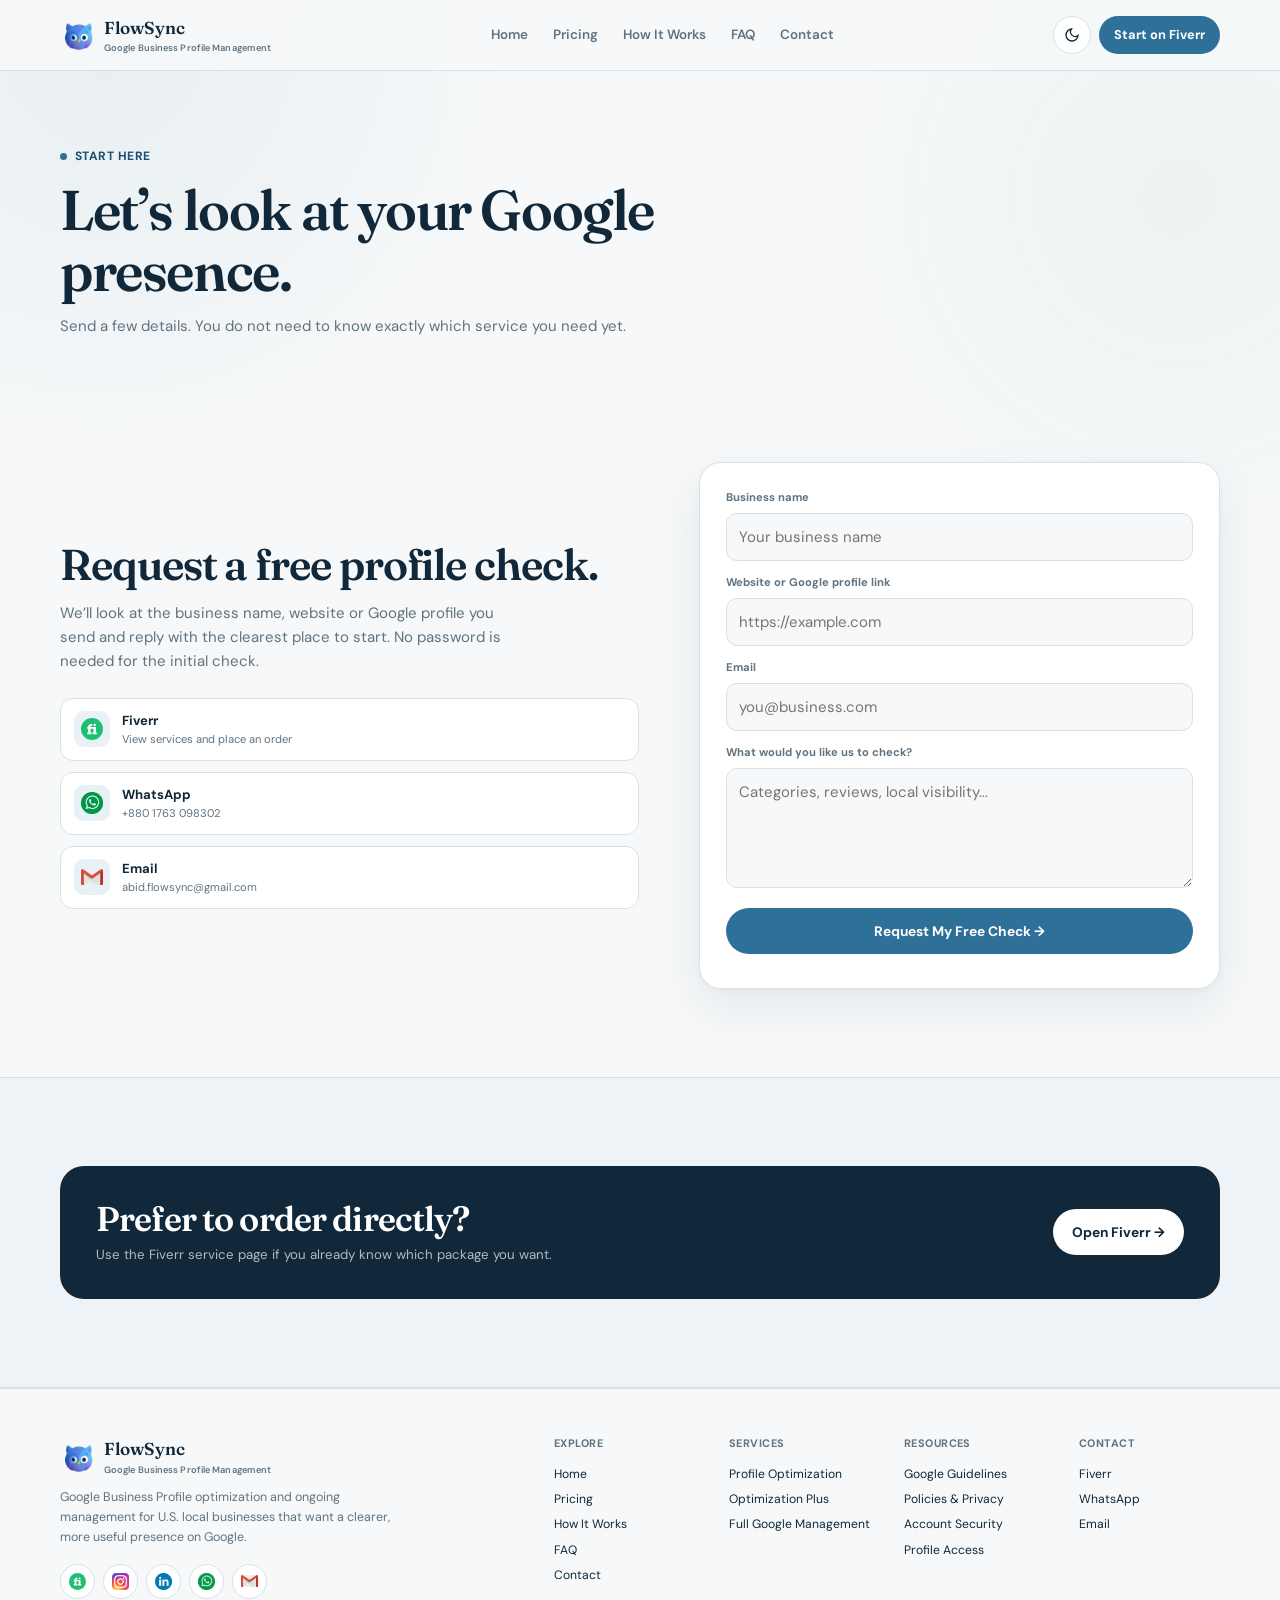
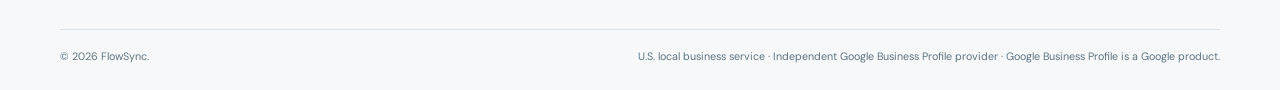
==== commit 0df27262: "ok" ====
--- a/contact/index.html
+++ b/contact/index.html
@@ -10,7 +10,7 @@
         name="description" />
     <meta content="index,follow" name="robots" />
     <meta content="#f6f8f9" name="theme-color" />
-    <link href="https://abid-root.github.io/Google-My-Business/contact/" rel="canonical" />
+    <link href="https://flowsync-us.vercel.app/contact/" rel="canonical" />
     <link href="../favicon.ico" rel="icon" />
     <link href="../favicon-32.png" rel="icon" sizes="32x32" type="image/png" />
     <link href="../apple-touch-icon.png" rel="apple-touch-icon" />
@@ -20,19 +20,19 @@
     <meta
         content="Contact FlowSync for a Google Business Profile check, optimization project or ongoing management for a U.S. local business."
         property="og:description" />
-    <meta content="https://abid-root.github.io/Google-My-Business/OG.png" property="og:image" />
-    <meta content="https://abid-root.github.io/Google-My-Business/OG.png" property="og:image:secure_url" />
+    <meta content="https://flowsync-us.vercel.app/OG.png" property="og:image" />
+    <meta content="https://flowsync-us.vercel.app/OG.png" property="og:image:secure_url" />
     <meta content="image/png" property="og:image:type" />
     <meta content="FlowSync Open Graph preview" property="og:image:alt" />
     <meta content="1200" property="og:image:width" />
     <meta content="630" property="og:image:height" />
-    <meta content="https://abid-root.github.io/Google-My-Business/contact/" property="og:url" />
+    <meta content="https://flowsync-us.vercel.app/contact/" property="og:url" />
     <meta content="summary_large_image" name="twitter:card" />
     <meta content="Contact FlowSync | Google Business Profile Help" name="twitter:title" />
     <meta
         content="Contact FlowSync for a Google Business Profile check, optimization project or ongoing management for a U.S. local business."
         name="twitter:description" />
-    <meta content="https://abid-root.github.io/Google-My-Business/OG.png" name="twitter:image" />
+    <meta content="https://flowsync-us.vercel.app/OG.png" name="twitter:image" />
     <meta content="FlowSync Open Graph preview" name="twitter:image:alt" />
 </head>
 
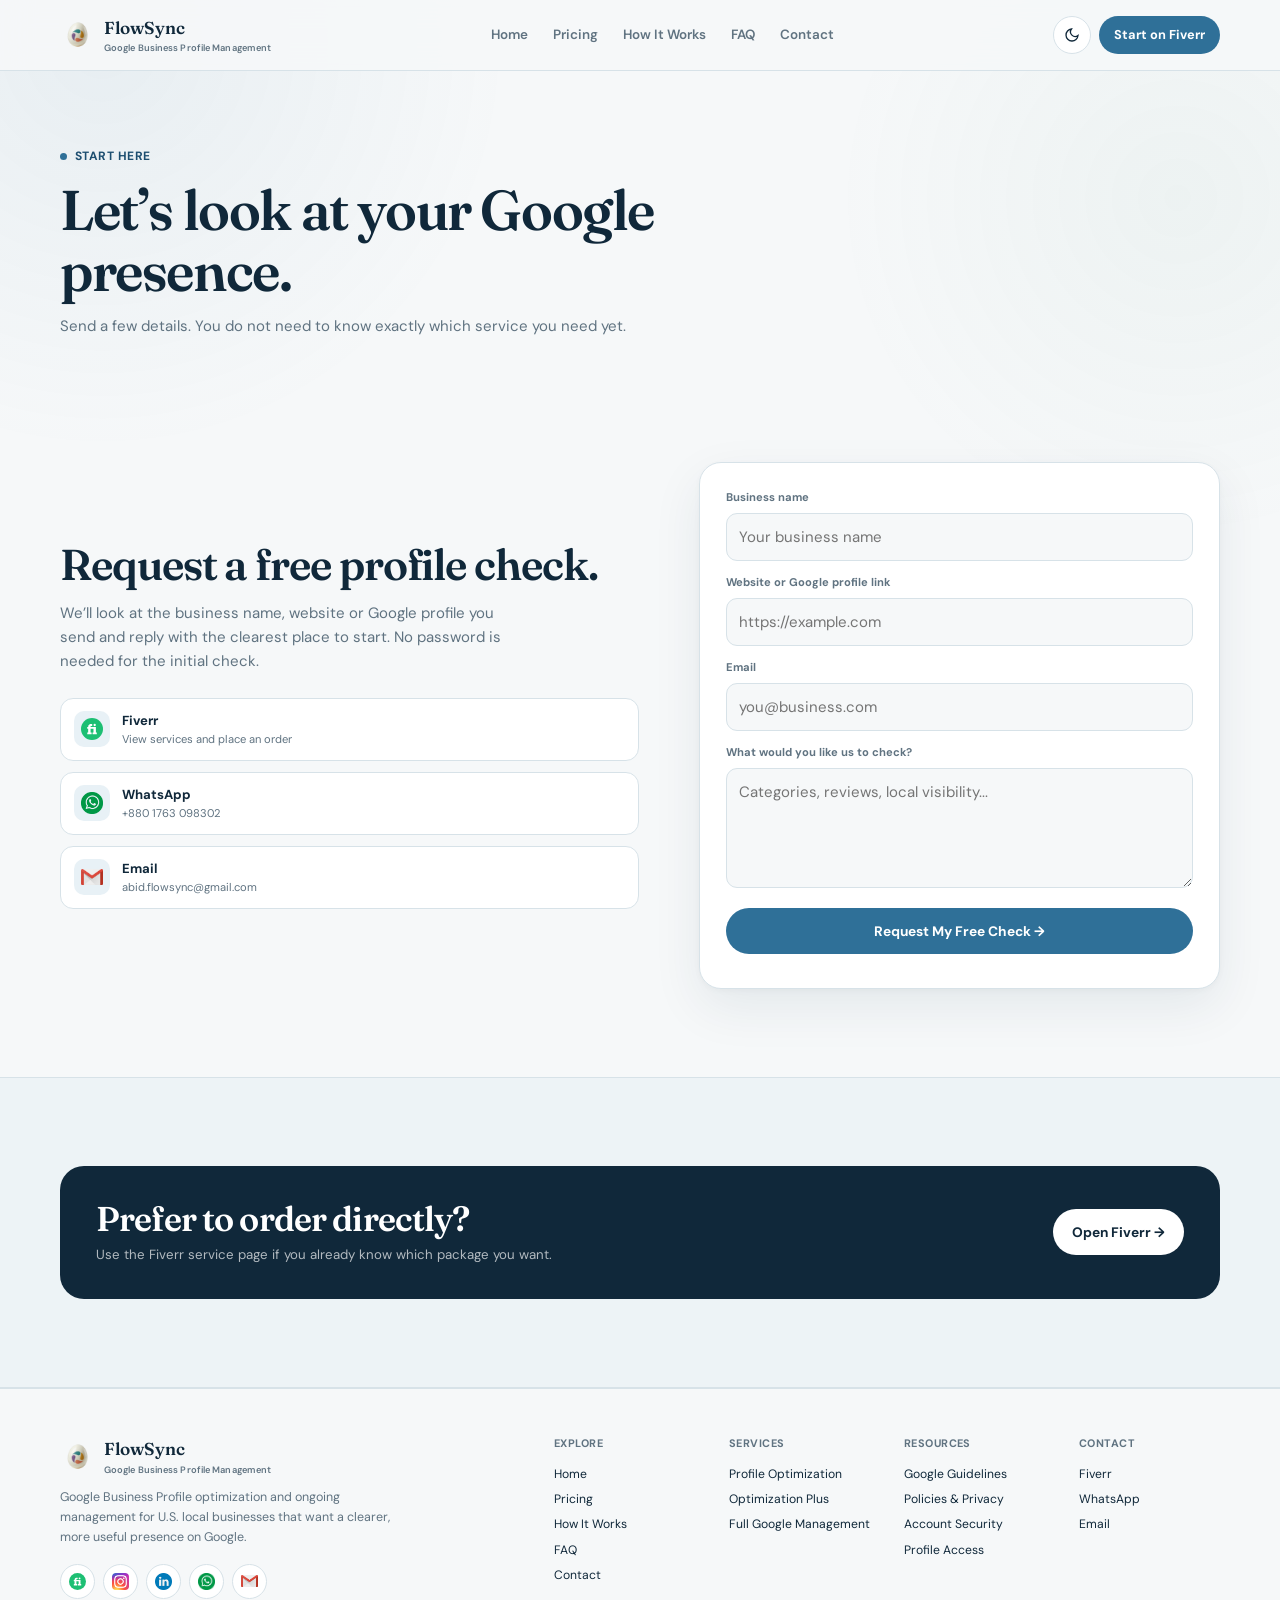
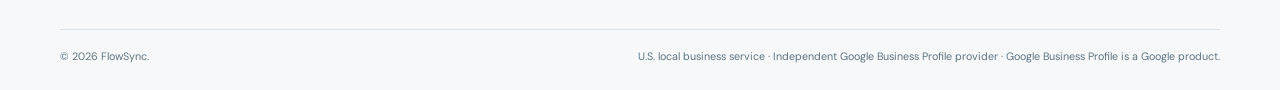
==== commit 3bb7f2fe: "chnage icon and favicon" ====
--- a/contact/index.html
+++ b/contact/index.html
@@ -11,9 +11,12 @@
     <meta content="index,follow" name="robots" />
     <meta content="#f6f8f9" name="theme-color" />
     <link href="https://flowsync-us.vercel.app/contact/" rel="canonical" />
-    <link href="../favicon.ico" rel="icon" />
+    <link href="../favicon.ico" rel="icon" sizes="any" />
+    <link href="../favicon-16.png" rel="icon" sizes="16x16" type="image/png" />
     <link href="../favicon-32.png" rel="icon" sizes="32x32" type="image/png" />
-    <link href="../apple-touch-icon.png" rel="apple-touch-icon" />
+    <link href="../favicon-192.png" rel="icon" sizes="192x192" type="image/png" />
+    <link href="../favicon-512.png" rel="icon" sizes="512x512" type="image/png" />
+    <link href="../apple-touch-icon.png" rel="apple-touch-icon" sizes="180x180" />
     <link href="../styles.css" rel="stylesheet" />
     <meta content="website" property="og:type" />
     <meta content="Contact FlowSync | Google Business Profile Help" property="og:title" />
@@ -39,8 +42,8 @@
 <body>
     <header class="nav">
         <div class="wrap">
-            <a class="brand" href="../"><img alt="FlowSync owl logo" class="brand-logo"
-                    src="../assets/brand/logo.png" /><span>FlowSync<small>Google Business Profile
+            <a class="brand" href="../"><img alt="Blucroft logo" class="brand-logo"
+                    src="../blucroft.png" /><span>FlowSync<small>Google Business Profile
                         Management</small></span></a>
             <nav aria-label="Primary navigation" class="nav-links"><a href="../">Home</a><a
                     href="../pricing/">Pricing</a><a href="../how-it-works/">How It Works</a><a href="../faq/">FAQ</a><a
@@ -121,15 +124,15 @@
     <footer>
         <div class="wrap">
             <div class="footer-top">
-                <div class="footer-brand"><a class="brand" href="../"><img alt="FlowSync owl logo" class="brand-logo"
-                            src="../assets/brand/logo.png" /><span>FlowSync<small>Google Business Profile
+                <div class="footer-brand"><a class="brand" href="../"><img alt="Blucroft logo" class="brand-logo"
+                            src="../blucroft.png" /><span>FlowSync<small>Google Business Profile
                                 Management</small></span></a>
                     <p>Google Business Profile optimization and ongoing management for U.S. local businesses that want a
                         clearer, more useful presence on Google.</p>
                     <div aria-label="FlowSync contact links" class="footer-socials"><a aria-label="FlowSync on Fiverr"
                             href="https://www.fiverr.com/s/kXL0owQ" rel="noopener" target="_blank"><img alt=""
                                 src="../assets/social/fiverr.svg" /></a><a aria-label="FlowSync on Instagram"
-                            href="https://www.instagram.com/_abid0_0/" rel="noopener" target="_blank"><img alt=""
+                            href="https://www.instagram.com/flowsync.us?stkn=MTY4dTFsMTUxamNxNg==" rel="noopener" target="_blank"><img alt=""
                                 src="../assets/social/instagram.png" /></a><a aria-label="FlowSync on LinkedIn"
                             href="https://www.linkedin.com/in/abid-flowsync/" rel="noopener" target="_blank"><img alt=""
                                 src="../assets/social/linkedin.png" /></a><a aria-label="FlowSync on WhatsApp"
@@ -165,6 +168,7 @@
         </div>
     </footer>
     <script src="../script.js"></script>
+    <script defer src="/_vercel/speed-insights/script.js"></script>
 </body>
 
 </html>
--- a/styles.css
+++ b/styles.css
@@ -1,5 +1,10 @@
 @import url("https://fonts.googleapis.com/css2?family=DM+Sans:wght@400;500;600;700&family=Fraunces:opsz,wght@9..144,500;9..144,600&display=swap");
 
+.price-amount del {
+  color: var(--muted);
+  font-size: 20px;
+  font-weight: 600;
+}
 :root {
   --bg: #f6f8f9;
   --bg-soft: #edf3f6;
